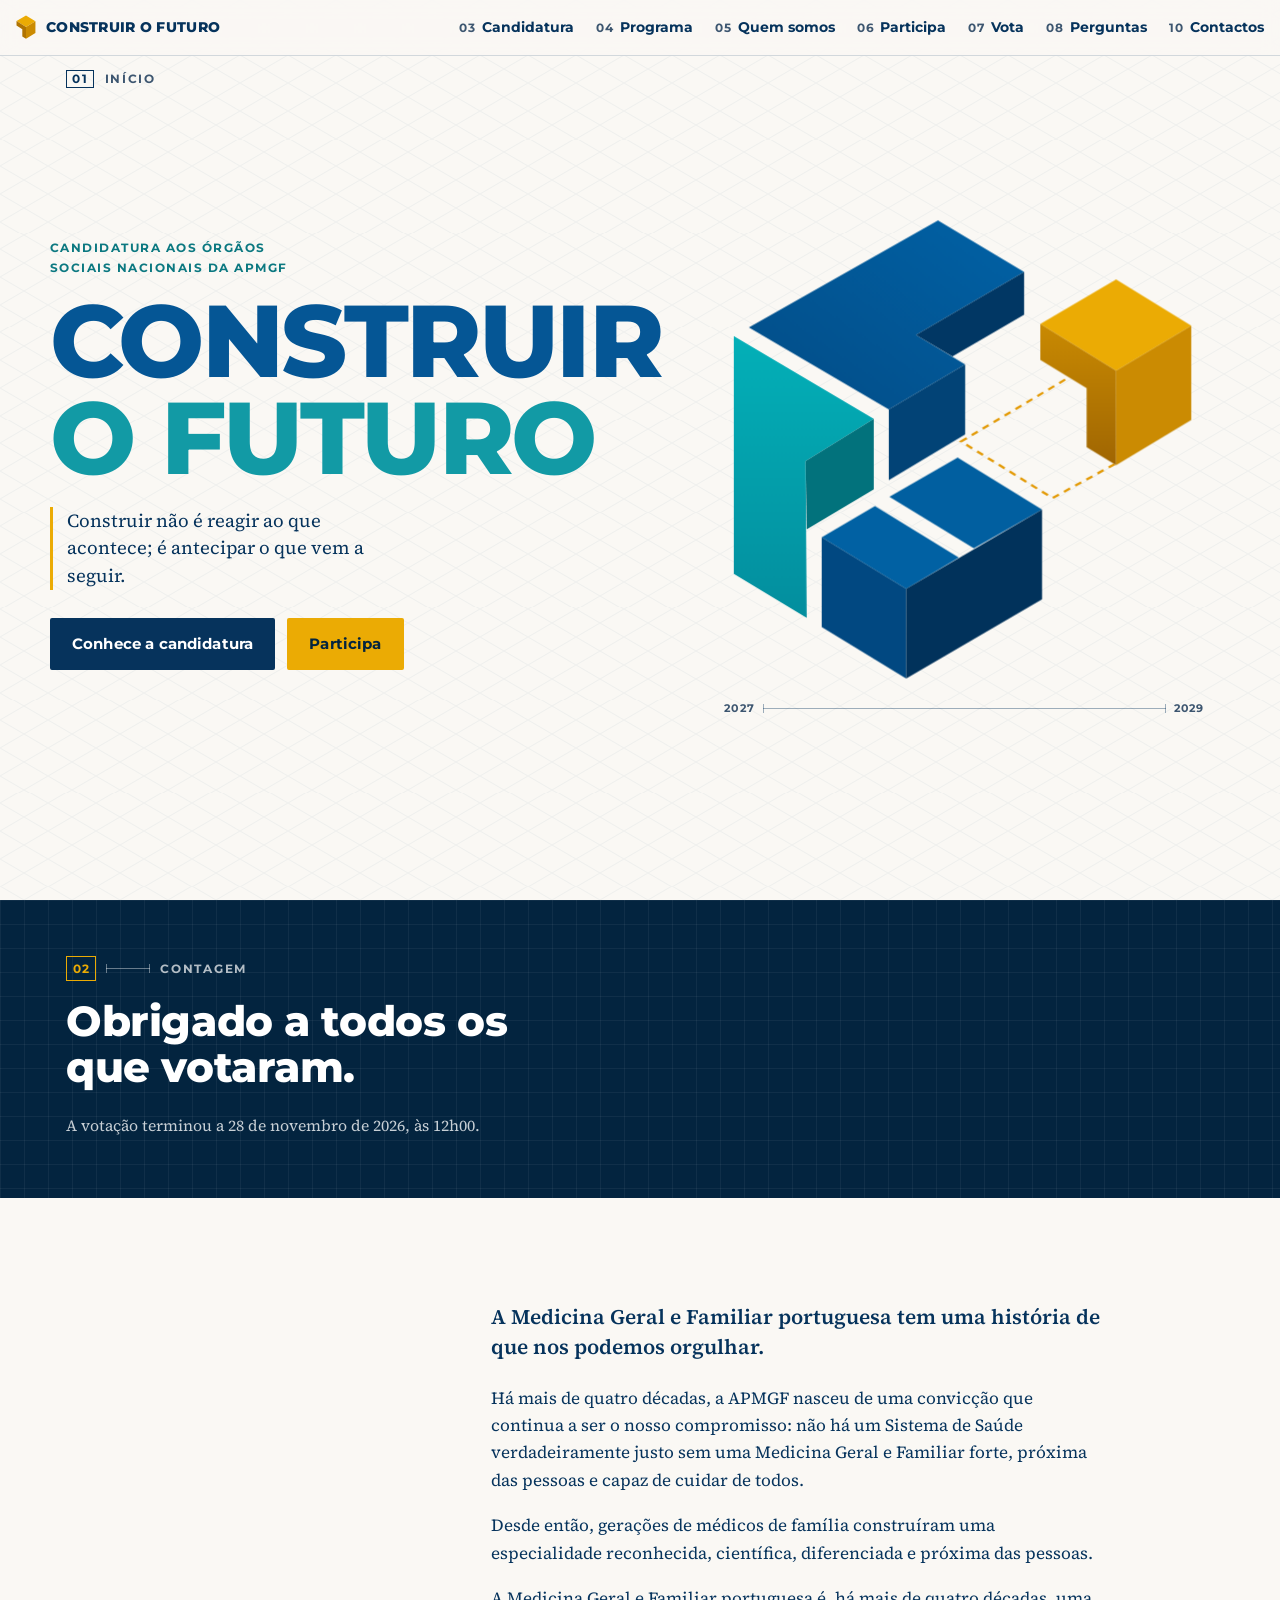
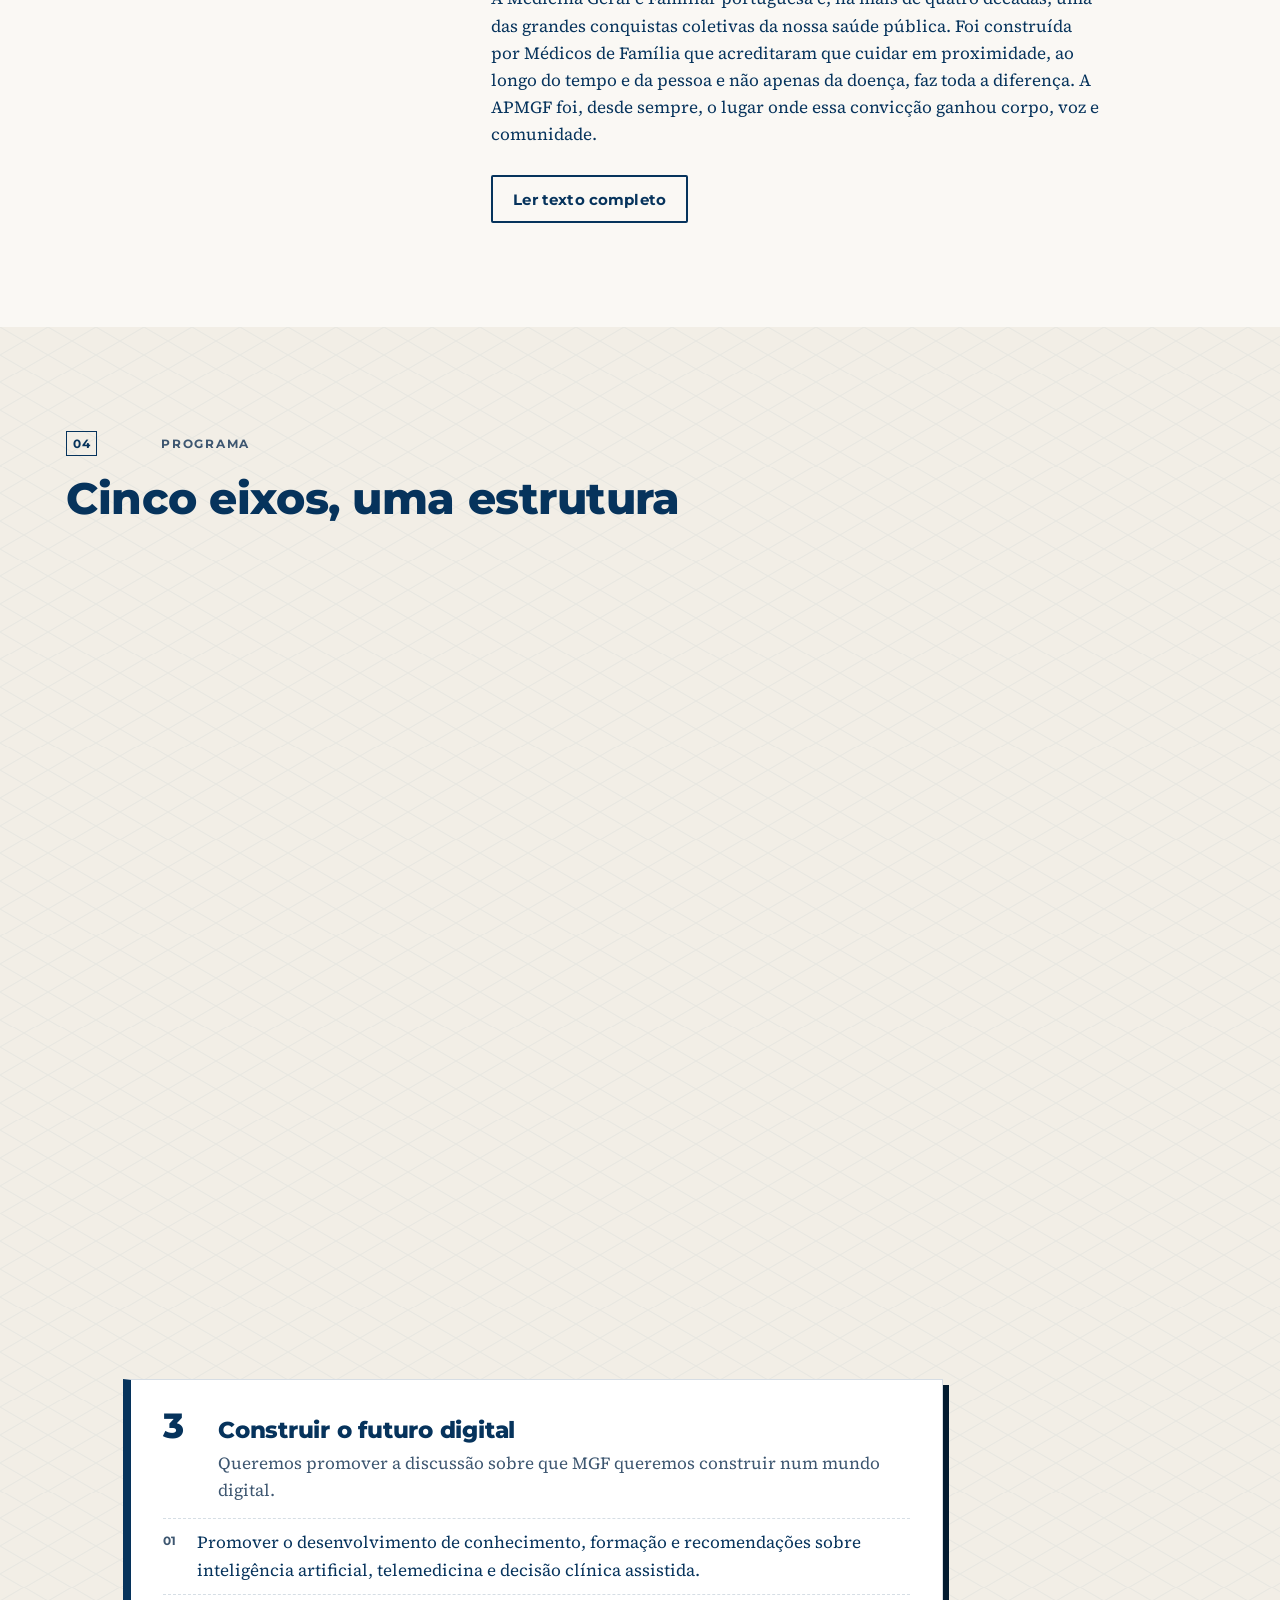
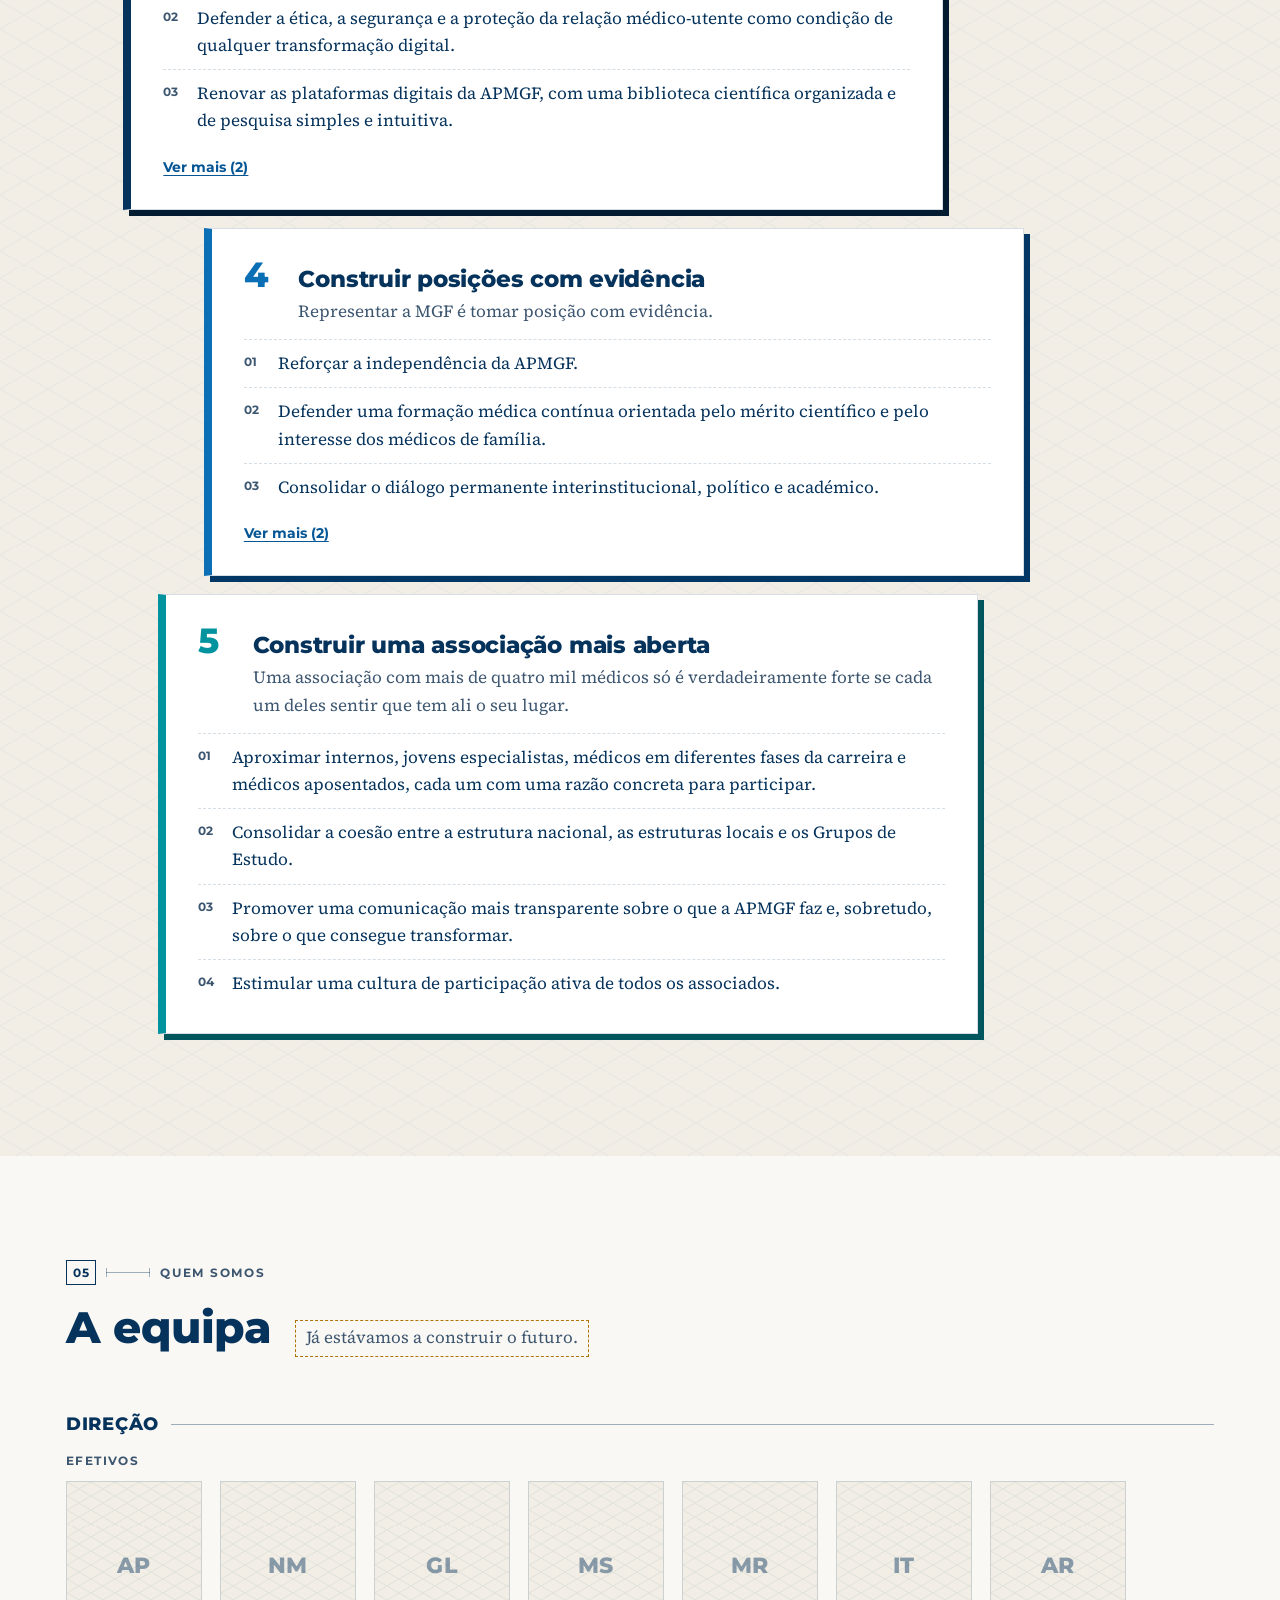
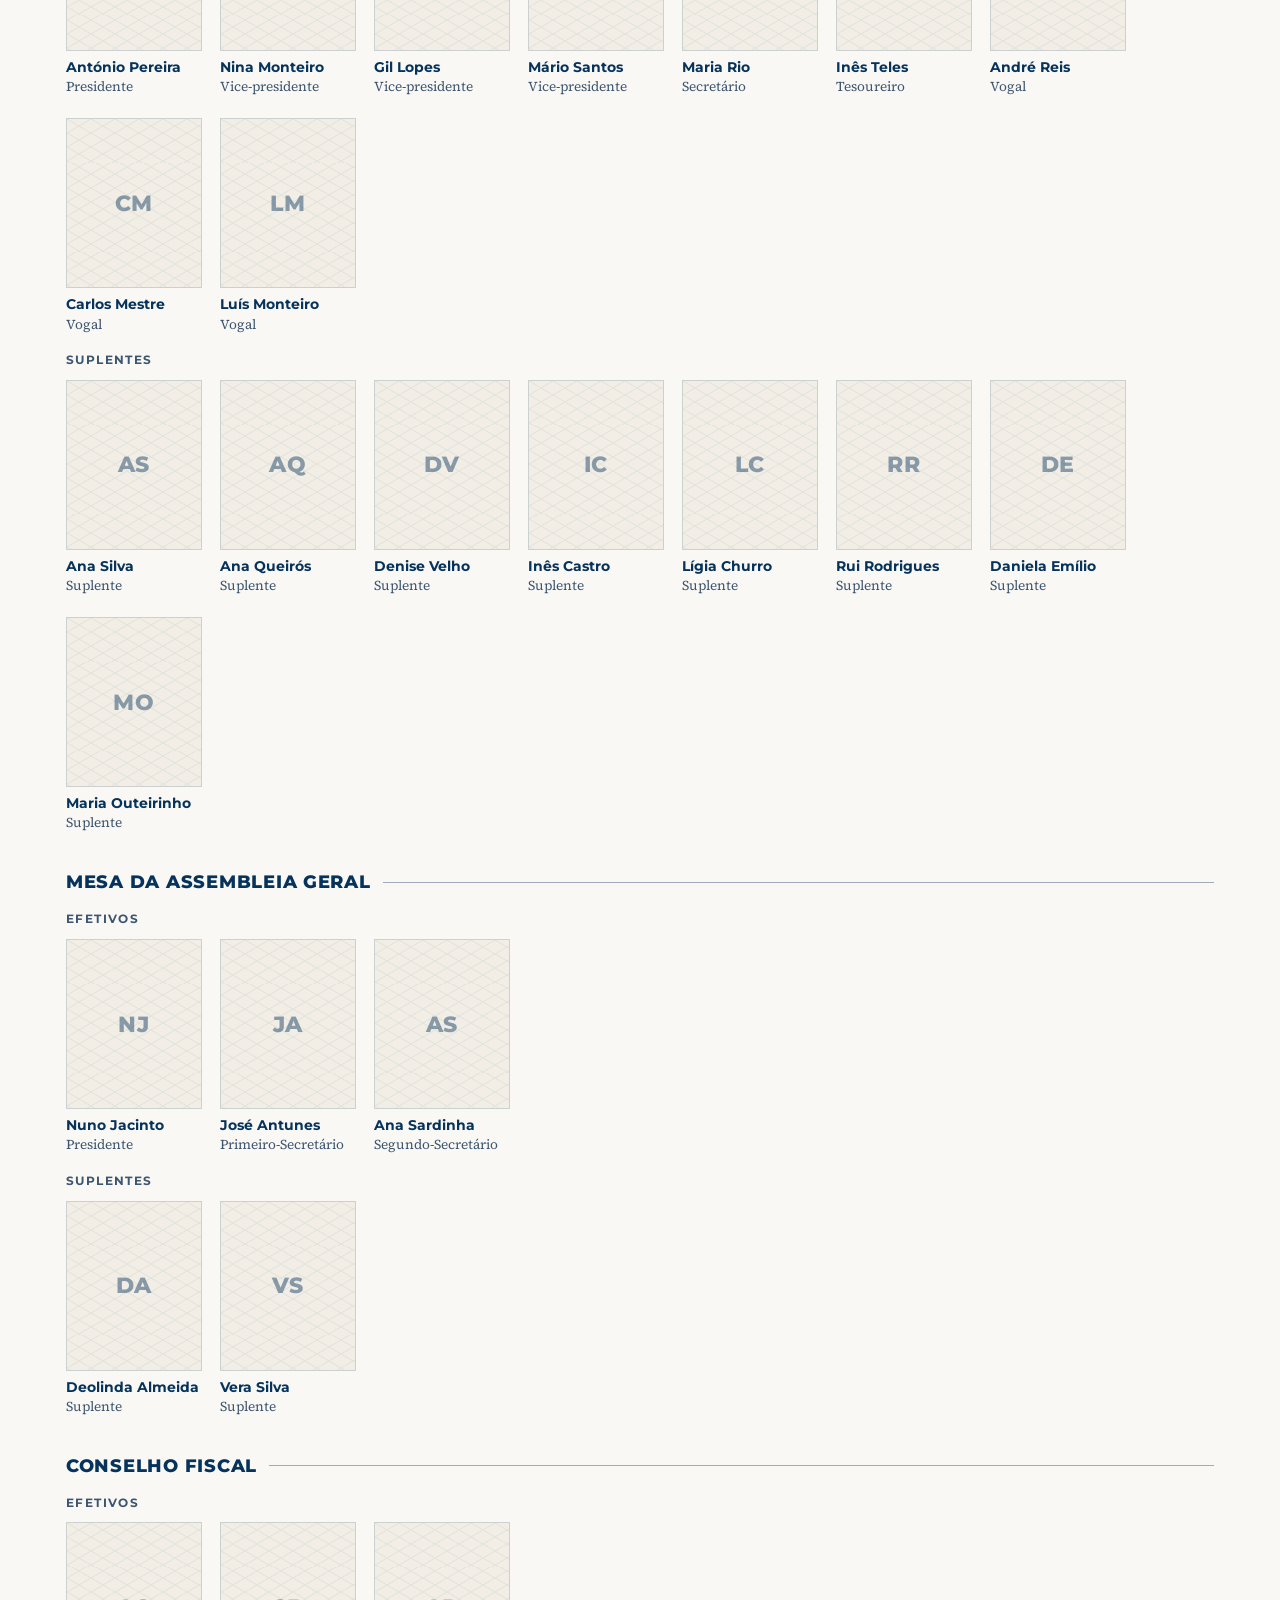
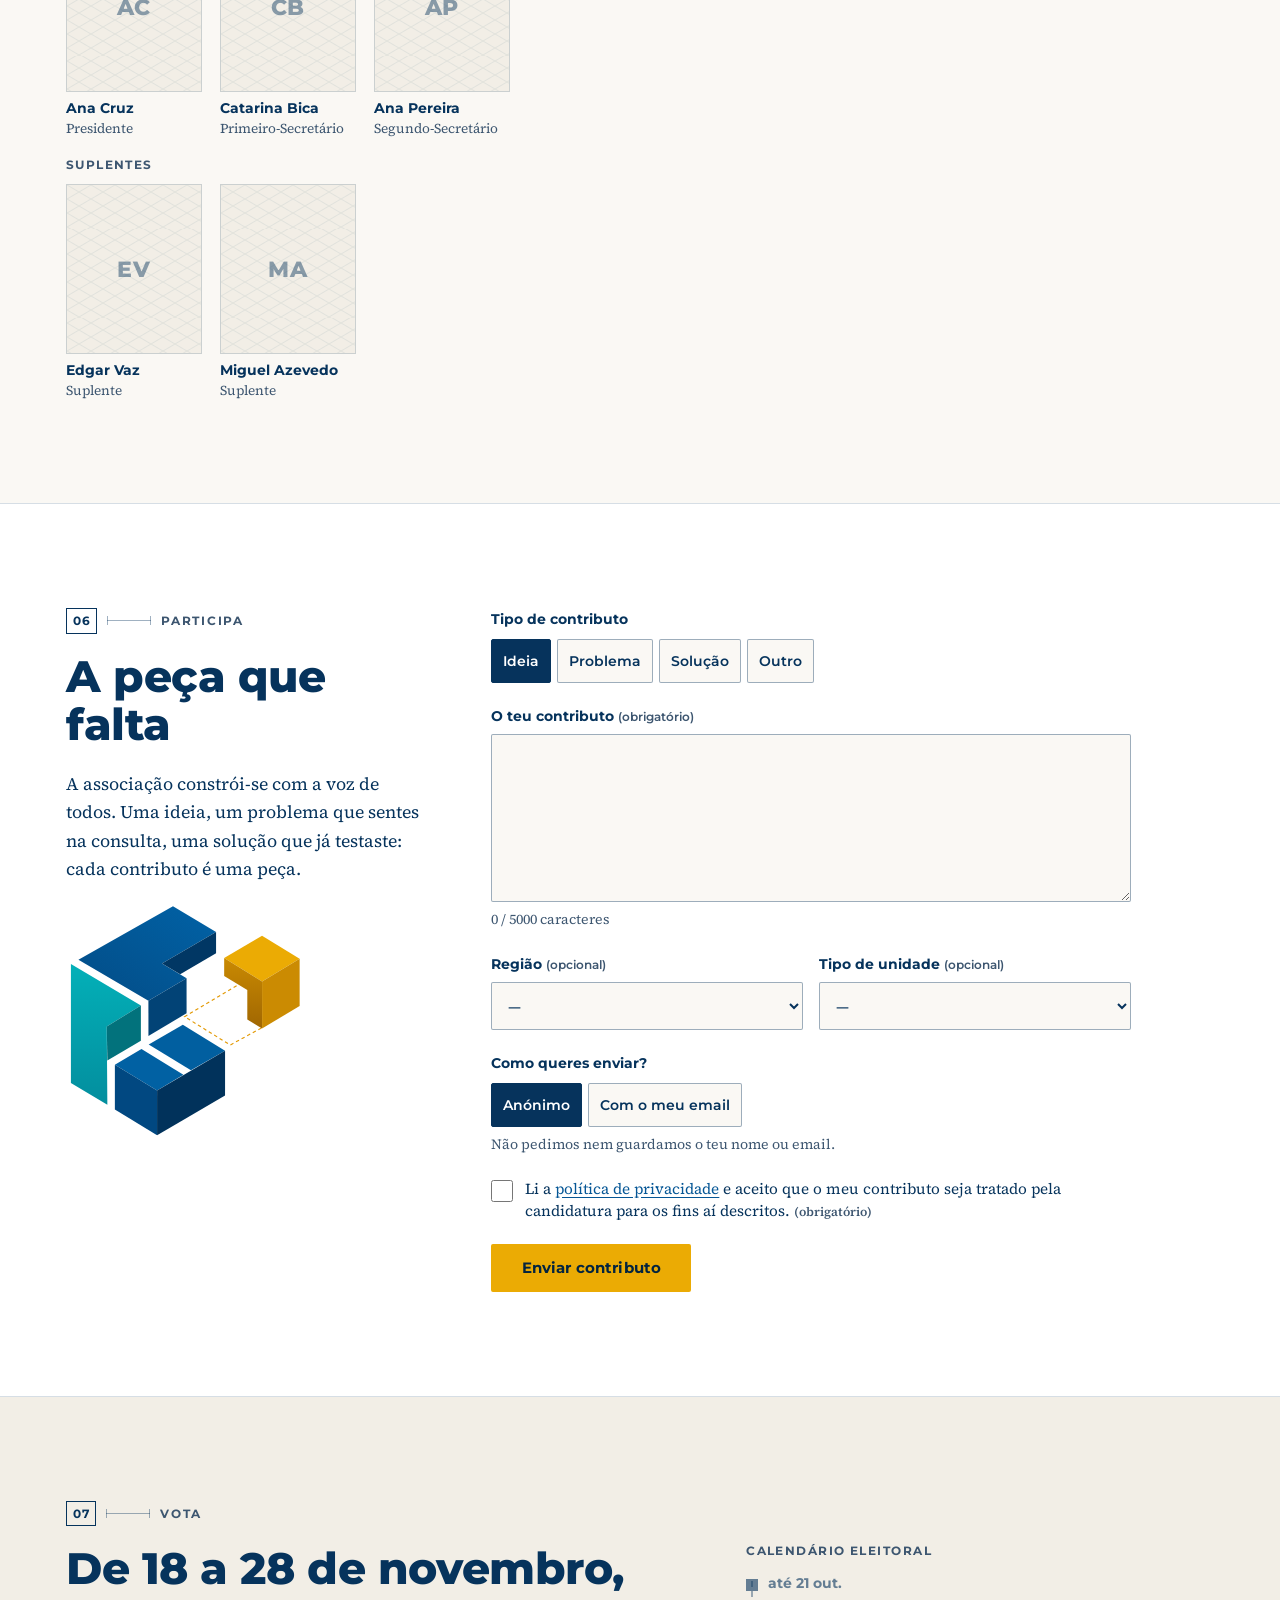
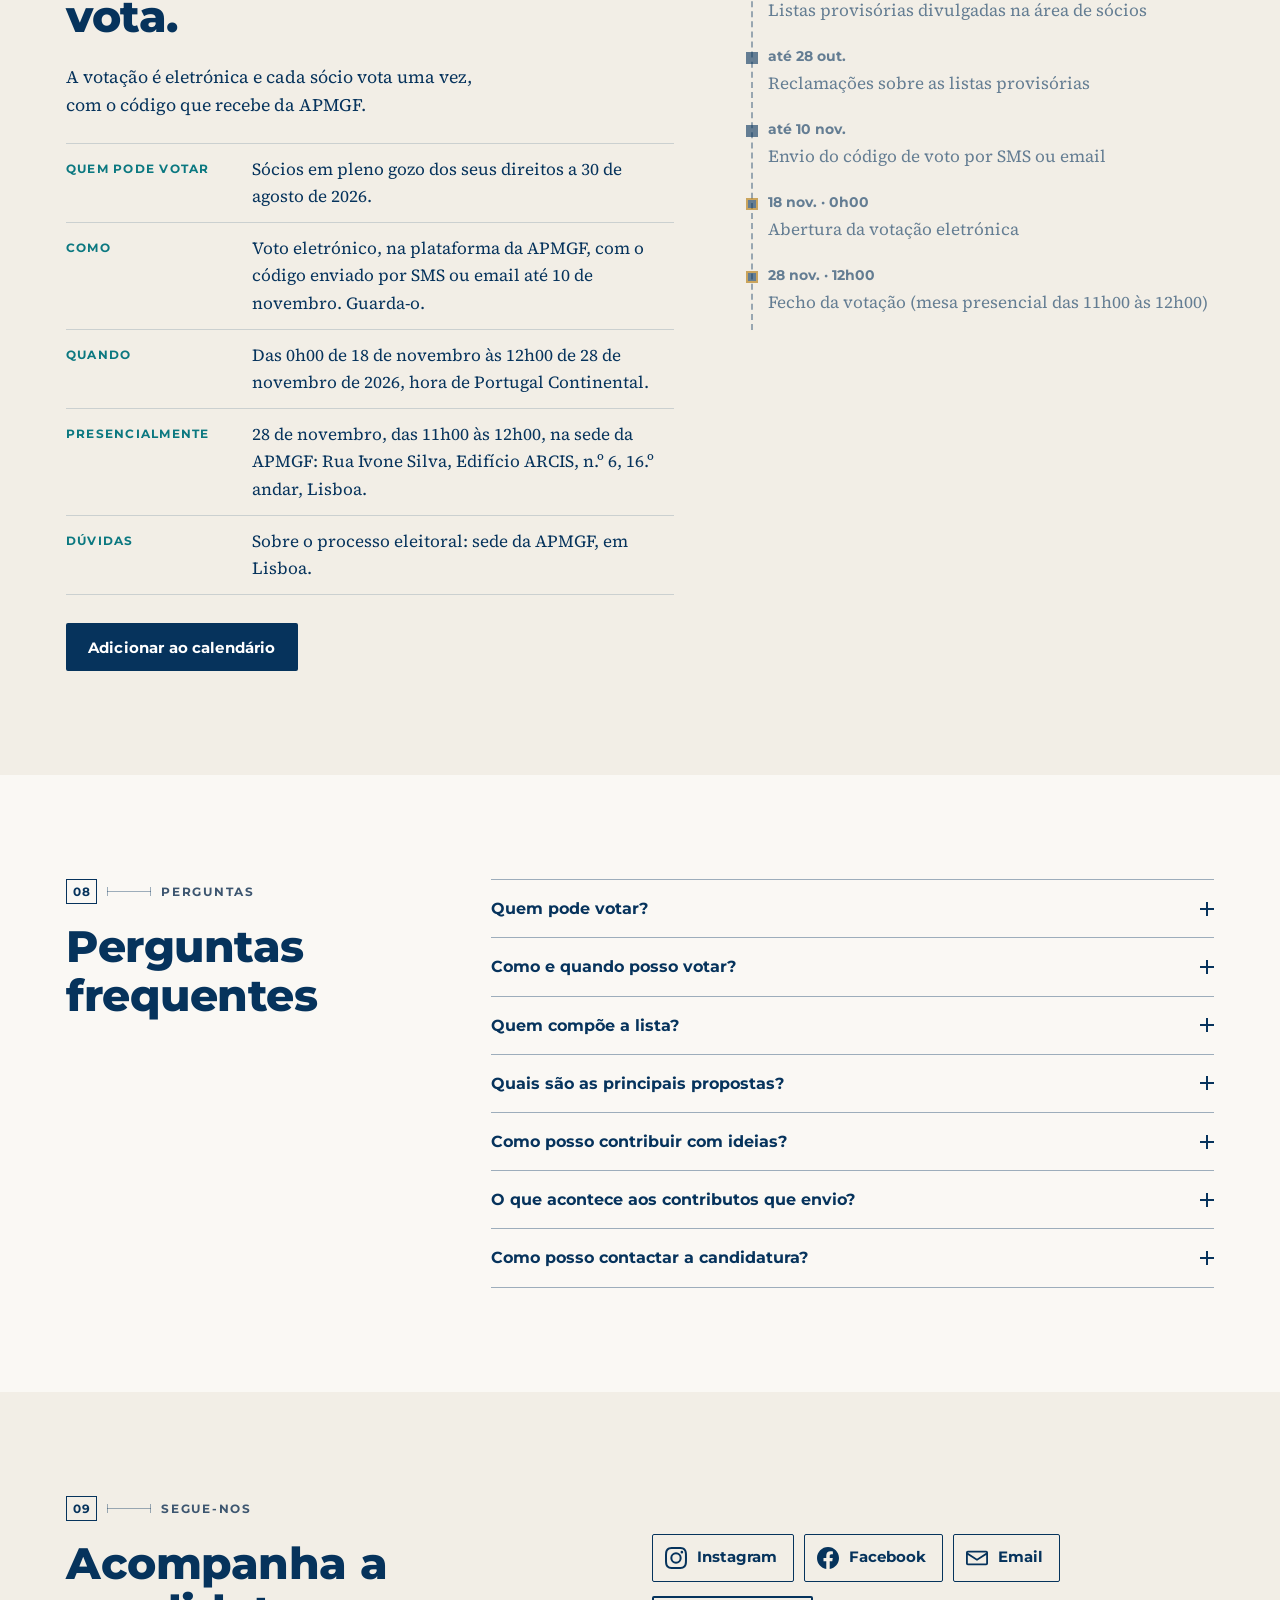
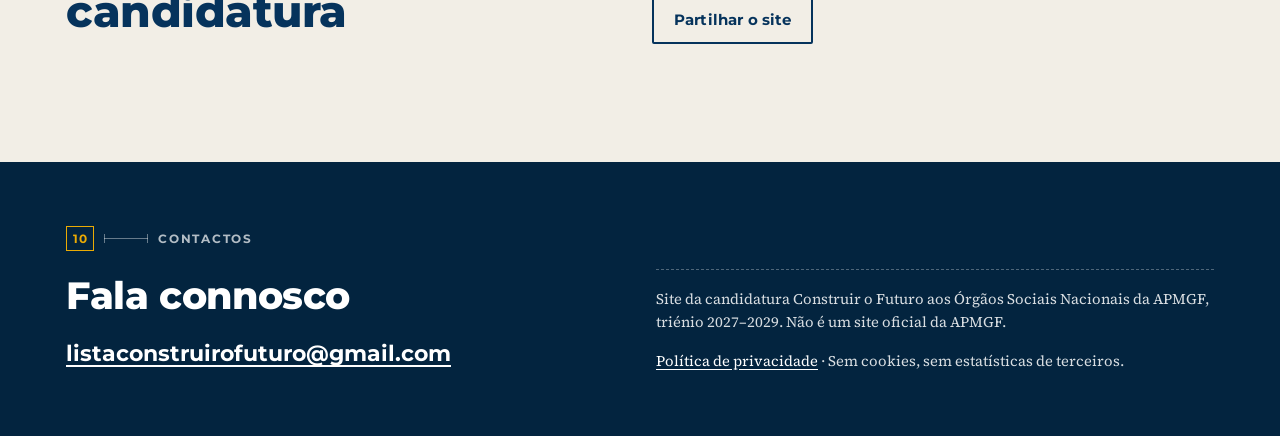
==== index.html @ ed6b4b1e "Protótipo do site da candidatura Construir o Futuro Página única com animação do logótipo, contagem " ====
<!doctype html>
<html lang="pt-PT">
<head>
  <meta charset="utf-8">
  <meta name="viewport" content="width=device-width, initial-scale=1">
  <title>Construir o Futuro · Candidatura APMGF 2027–2029</title>
  <meta name="description" content="Lista Construir o Futuro, candidata aos Órgãos Sociais Nacionais da Associação Portuguesa de Medicina Geral e Familiar para o triénio 2027–2029.">
  <meta name="theme-color" content="#06335C">

  <meta property="og:type" content="website">
  <meta property="og:locale" content="pt_PT">
  <meta property="og:title" content="Construir o Futuro · Candidatura APMGF 2027–2029">
  <meta property="og:description" content="Candidatura aos Órgãos Sociais Nacionais da APMGF. Conhece o programa, a equipa e deixa o teu contributo.">
  <meta property="og:image" content="img/partilha.png">
  <meta property="og:image:width" content="1200">
  <meta property="og:image:height" content="630">
  <meta property="og:image:alt" content="Logótipo Construir o Futuro: blocos isométricos azuis e um cubo dourado por encaixar.">
  <meta name="twitter:card" content="summary_large_image">
  <meta name="twitter:title" content="Construir o Futuro · Candidatura APMGF 2027–2029">
  <meta name="twitter:description" content="Candidatura aos Órgãos Sociais Nacionais da APMGF. Conhece o programa, a equipa e deixa o teu contributo.">
  <meta name="twitter:image" content="img/partilha.png">

  <link rel="icon" href="img/favicon.svg" type="image/svg+xml">
  <link rel="apple-touch-icon" href="img/apple-touch-icon.png">
  <link rel="preload" href="fonts/montserrat.woff2" as="font" type="font/woff2" crossorigin>
  <link rel="stylesheet" href="css/style.css">
  <script src="js/config.js" defer></script>
  <script src="js/main.js" defer></script>
</head>
<body>
<a class="saltar-conteudo" href="#candidatura">Saltar para o conteúdo</a>

<header class="nav" id="nav">
  <a class="nav-marca" href="#inicio" aria-label="Construir o Futuro — início">
    <svg viewBox="690 218 276 336" aria-hidden="true" focusable="false"><polygon points="697,302 828,225 958,305 828,383" fill="#EBAB04"/><polygon points="697,302 828,383 828,546 777,515 777,413 697,364" fill="#B07402"/><polygon points="828,383 958,305 958,468 828,546" fill="#CB8B02"/></svg>
    <span>Construir o Futuro</span>
  </a>
  <button class="nav-botao" type="button" aria-expanded="false" aria-controls="nav-lista">Menu</button>
  <nav aria-label="Secções">
    <ol class="nav-lista" id="nav-lista">
      <li><a href="#candidatura"><span>03</span>Candidatura</a></li>
      <li><a href="#programa"><span>04</span>Programa</a></li>
      <li><a href="#quem-somos"><span>05</span>Quem somos</a></li>
      <li><a href="#participa"><span>06</span>Participa</a></li>
      <li><a href="#vota"><span>07</span>Vota</a></li>
      <li><a href="#perguntas"><span>08</span>Perguntas</a></li>
      <li><a href="#contactos"><span>10</span>Contactos</a></li>
    </ol>
  </nav>
</header>

<main>

<!-- 01 · INÍCIO -->
<section class="hero grelha-iso" id="inicio" aria-labelledby="titulo-inicio">
  <div class="hero-planta" aria-hidden="true"><span>01</span> Início</div>
  <div class="hero-corpo">
    <div class="hero-logo">
      <svg class="logo logo-anim" viewBox="150 105 830 830" role="img" aria-label="Logótipo: blocos azuis encaixados e um cubo dourado, a peça que falta.">
        <defs>
          <linearGradient id="hAz" x1="0" y1="1" x2="1" y2="0"><stop offset="0" stop-color="#034C86"/><stop offset="1" stop-color="#0162A6"/></linearGradient>
          <linearGradient id="hPe" x1="0" y1="0" x2="0" y2="1"><stop offset="0" stop-color="#03B0B8"/><stop offset="1" stop-color="#038E9E"/></linearGradient>
          <linearGradient id="hOu" x1="0" y1="0" x2="0" y2="1"><stop offset="0" stop-color="#C98A02"/><stop offset="1" stop-color="#A06602"/></linearGradient>
        </defs>
        <path class="p-traco" d="M740 398 560 505 718 603 828 543" fill="none" stroke="#E39A06" stroke-width="4" stroke-dasharray="12 10"/>
        <g class="p-petroleo">
          <polygon points="167,323 409,466 291,539 293,810 167,734" fill="url(#hPe)"/>
          <polygon points="291,539 409,466 409,588 293,657" fill="#02727C"/>
        </g>
        <g class="p-topo">
          <polygon points="193,308 520,123 669,212 482,321 567,372 435,450" fill="url(#hAz)"/>
          <polygon points="482,321 669,212 669,286 545,358" fill="#013764"/>
          <polygon points="435,450 567,372 567,493 435,572" fill="#024376"/>
        </g>
        <g class="p-base">
          <polygon points="436,601 554,533 700,623 582,690" fill="#015FA0"/>
          <polygon points="319,671 411,617 556,706 465,760" fill="#0161A3"/>
          <polygon points="319,671 465,760 465,915 319,826" fill="#014881"/>
          <polygon points="465,760 700,623 700,778 465,915" fill="#01325B"/>
        </g>
        <g class="p-ouro">
          <polygon points="697,302 828,225 958,305 828,383" fill="#EBAB04"/>
          <polygon points="697,302 828,383 828,546 777,515 777,413 697,364" fill="url(#hOu)"/>
          <polygon points="828,383 958,305 958,468 828,546" fill="#CB8B02"/>
        </g>
      </svg>
      <div class="cota" aria-hidden="true"><span>2027</span><i></i><span>2029</span></div>
    </div>

    <div class="hero-texto">
      <p class="sobretitulo">Candidatura aos Órgãos Sociais Nacionais da APMGF</p>
      <h1 id="titulo-inicio">Construir<br><em>o Futuro</em></h1>
      <p class="hero-lema">Construir não é reagir ao que acontece; é antecipar o que vem a seguir.</p>
      <div class="botoes">
        <a class="botao" href="#candidatura">Conhece a candidatura</a>
        <a class="botao botao-ouro" href="#participa">Participa</a>
      </div>
    </div>
  </div>
  <button class="saltar-animacao" type="button">Saltar animação</button>
</section>

<!-- 02 · CONTAGEM -->
<section class="painel" id="contagem" aria-labelledby="cd-estado">
  <div class="caixa">
    <div class="sec-cab sec-cab-claro"><span class="sec-num">02</span><span class="sec-regua" aria-hidden="true"></span><span class="sec-nome">Contagem</span></div>
    <div class="painel-grelha">
      <h2 class="painel-estado" id="cd-estado">A votação abre dentro de</h2>
      <div class="cd" id="cd" aria-describedby="cd-nota">
        <div class="cd-bloco"><span class="cd-num" id="cd-d">--</span><span class="cd-rot">dias</span></div>
        <div class="cd-bloco"><span class="cd-num" id="cd-h">--</span><span class="cd-rot">horas</span></div>
        <div class="cd-bloco"><span class="cd-num" id="cd-m">--</span><span class="cd-rot">minutos</span></div>
      </div>
      <p class="painel-nota" id="cd-nota">Votação eletrónica de 18 de novembro (0h00) a 28 de novembro de 2026 (12h00), hora de Portugal Continental.</p>
    </div>
  </div>
</section>

<!-- 03 · CANDIDATURA -->
<section class="secao" id="candidatura" aria-labelledby="titulo-candidatura" tabindex="-1">
  <div class="caixa duas-col">
    <div class="col-lateral">
      <div class="sec-cab"><span class="sec-num">03</span><span class="sec-regua" aria-hidden="true"></span><span class="sec-nome">Candidatura</span></div>
      <h2 id="titulo-candidatura">Manifesto eleitoral</h2>
      <p class="meta">Triénio 2027–2029</p>
    </div>
    <div class="col-principal">
      <div class="leitura resumo" id="resumo"><p class="a-carregar">A carregar…</p></div>
      <div class="leitura texto-completo" id="texto-completo" hidden></div>
      <button class="botao botao-linha" type="button" id="ler-mais" aria-expanded="false" aria-controls="texto-completo" hidden>Ler texto completo</button>
    </div>
  </div>
</section>

<!-- 04 · PROGRAMA -->
<section class="secao secao-alt grelha-iso" id="programa" aria-labelledby="titulo-programa">
  <div class="caixa">
    <div class="sec-cab"><span class="sec-num">04</span><span class="sec-regua" aria-hidden="true"></span><span class="sec-nome">Programa</span></div>
    <h2 id="titulo-programa">Cinco eixos, uma estrutura</h2>
    <ol class="eixos" id="eixos"></ol>
  </div>
</section>

<!-- 05 · QUEM SOMOS -->
<section class="secao" id="quem-somos" aria-labelledby="titulo-quem">
  <div class="caixa">
    <div class="sec-cab"><span class="sec-num">05</span><span class="sec-regua" aria-hidden="true"></span><span class="sec-nome">Quem somos</span></div>
    <div class="quem-cab">
      <h2 id="titulo-quem">A equipa</h2>
      <p class="legenda-tracejada">Já estávamos a construir o futuro.</p>
    </div>
    <p class="dica" id="dica-fotos" hidden></p>
    <div id="candidatos"></div>
  </div>
</section>

<!-- 06 · PARTICIPA -->
<section class="secao secao-participa" id="participa" aria-labelledby="titulo-participa">
  <div class="caixa duas-col">
    <div class="col-lateral">
      <div class="sec-cab"><span class="sec-num">06</span><span class="sec-regua" aria-hidden="true"></span><span class="sec-nome">Participa</span></div>
      <h2 id="titulo-participa">A peça que falta</h2>
      <p class="intro">A associação constrói-se com a voz de todos. Uma ideia, um problema que sentes na consulta, uma solução que já testaste: cada contributo é uma peça.</p>
      <svg class="logo logo-participa" id="logo-participa" viewBox="150 105 830 830" aria-hidden="true" focusable="false">
        <defs>
          <linearGradient id="pAz" x1="0" y1="1" x2="1" y2="0"><stop offset="0" stop-color="#034C86"/><stop offset="1" stop-color="#0162A6"/></linearGradient>
          <linearGradient id="pPe" x1="0" y1="0" x2="0" y2="1"><stop offset="0" stop-color="#03B0B8"/><stop offset="1" stop-color="#038E9E"/></linearGradient>
          <linearGradient id="pOu" x1="0" y1="0" x2="0" y2="1"><stop offset="0" stop-color="#C98A02"/><stop offset="1" stop-color="#A06602"/></linearGradient>
        </defs>
        <path class="p-traco" d="M740 398 560 505 718 603 828 543" fill="none" stroke="#E39A06" stroke-width="4" stroke-dasharray="12 10"/>
        <polygon points="167,323 409,466 291,539 293,810 167,734" fill="url(#pPe)"/>
        <polygon points="291,539 409,466 409,588 293,657" fill="#02727C"/>
        <polygon points="193,308 520,123 669,212 482,321 567,372 435,450" fill="url(#pAz)"/>
        <polygon points="482,321 669,212 669,286 545,358" fill="#013764"/>
        <polygon points="435,450 567,372 567,493 435,572" fill="#024376"/>
        <polygon points="436,601 554,533 700,623 582,690" fill="#015FA0"/>
        <polygon points="319,671 411,617 556,706 465,760" fill="#0161A3"/>
        <polygon points="319,671 465,760 465,915 319,826" fill="#014881"/>
        <polygon points="465,760 700,623 700,778 465,915" fill="#01325B"/>
        <g class="p-ouro">
          <polygon points="697,302 828,225 958,305 828,383" fill="#EBAB04"/>
          <polygon points="697,302 828,383 828,546 777,515 777,413 697,364" fill="url(#pOu)"/>
          <polygon points="828,383 958,305 958,468 828,546" fill="#CB8B02"/>
        </g>
      </svg>
    </div>

    <div class="col-principal">
      <form class="formulario" id="formulario" novalidate>
        <fieldset class="campo">
          <legend>Tipo de contributo</legend>
          <div class="opcoes-seg">
            <label><input type="radio" name="tipo" value="Ideia" checked><span>Ideia</span></label>
            <label><input type="radio" name="tipo" value="Problema"><span>Problema</span></label>
            <label><input type="radio" name="tipo" value="Solução"><span>Solução</span></label>
            <label><input type="radio" name="tipo" value="Outro"><span>Outro</span></label>
          </div>
        </fieldset>

        <div class="campo">
          <label for="f-contributo">O teu contributo <span class="obrig">(obrigatório)</span></label>
          <textarea id="f-contributo" name="contributo" rows="6" maxlength="5000" required aria-describedby="f-contributo-conta"></textarea>
          <p class="ajuda" id="f-contributo-conta"><span id="conta">0</span> / 5000 caracteres</p>
        </div>

        <div class="campo-par">
          <div class="campo">
            <label for="f-regiao">Região <span class="opc">(opcional)</span></label>
            <select id="f-regiao" name="regiao">
              <option value="">—</option>
              <option>Norte</option>
              <option>Centro</option>
              <option>Lisboa e Vale do Tejo</option>
              <option>Alentejo</option>
              <option>Algarve</option>
              <option>Região Autónoma dos Açores</option>
              <option>Região Autónoma da Madeira</option>
            </select>
          </div>
          <div class="campo">
            <label for="f-unidade">Tipo de unidade <span class="opc">(opcional)</span></label>
            <select id="f-unidade" name="unidade">
              <option value="">—</option>
              <option>USF modelo A</option>
              <option>USF modelo B</option>
              <option>USF modelo C</option>
              <option>UCSP</option>
              <option>Outra</option>
            </select>
          </div>
        </div>

        <fieldset class="campo">
          <legend>Como queres enviar?</legend>
          <div class="opcoes-seg">
            <label><input type="radio" name="identificacao" value="anonimo" checked><span>Anónimo</span></label>
            <label><input type="radio" name="identificacao" value="email"><span>Com o meu email</span></label>
          </div>
          <p class="ajuda" id="nota-anonimo">Não pedimos nem guardamos o teu nome ou email.</p>
        </fieldset>

        <div class="identificacao" id="bloco-email" hidden>
          <div class="campo-par">
            <div class="campo">
              <label for="f-nome">Nome <span class="opc">(opcional)</span></label>
              <input id="f-nome" name="nome" type="text" autocomplete="name" maxlength="120">
            </div>
            <div class="campo">
              <label for="f-email">Email <span class="obrig">(obrigatório)</span></label>
              <input id="f-email" name="email" type="email" autocomplete="email" maxlength="160" aria-describedby="f-email-ajuda">
            </div>
          </div>
          <p class="ajuda" id="f-email-ajuda">Recebes no teu email uma cópia do que escreveste. Podemos responder-te por aí.</p>
        </div>

        <div class="campo campo-armadilha" aria-hidden="true">
          <label for="f-website">Não preencher</label>
          <input id="f-website" name="website" type="text" tabindex="-1" autocomplete="off">
        </div>

        <div class="campo campo-check">
          <input id="f-consentimento" name="consentimento" type="checkbox" required>
          <label for="f-consentimento">Li a <a href="privacidade.html">política de privacidade</a> e aceito que o meu contributo seja tratado pela candidatura para os fins aí descritos. <span class="obrig">(obrigatório)</span></label>
        </div>

        <p class="erro-form" id="erro-form" role="alert" hidden></p>
        <button class="botao botao-ouro" type="submit" id="f-enviar">Enviar contributo</button>
      </form>

      <div class="obrigado" id="obrigado" tabindex="-1" hidden>
        <h3>Obrigado. A tua peça está no lugar.</h3>
        <p id="obrigado-texto">Recebemos o teu contributo.</p>
        <button class="botao botao-linha" type="button" id="outro-contributo">Enviar outro contributo</button>
      </div>
    </div>
  </div>
</section>

<!-- 07 · VOTA -->
<section class="secao painel-claro" id="vota" aria-labelledby="titulo-vota">
  <div class="caixa">
    <div class="sec-cab"><span class="sec-num">07</span><span class="sec-regua" aria-hidden="true"></span><span class="sec-nome">Vota</span></div>
    <div class="vota-grelha">
      <div>
        <h2 id="titulo-vota">De 18 a 28 de novembro, vota.</h2>
        <p class="intro">A votação é eletrónica e cada sócio vota uma vez, com o código que recebe da APMGF.</p>
        <dl class="ficha">
          <div><dt>Quem pode votar</dt><dd>Sócios em pleno gozo dos seus direitos a 30 de agosto de 2026.</dd></div>
          <div><dt>Como</dt><dd>Voto eletrónico, na plataforma da APMGF, com o código enviado por SMS ou email até 10 de novembro. Guarda-o.</dd></div>
          <div><dt>Quando</dt><dd>Das 0h00 de 18 de novembro às 12h00 de 28 de novembro de 2026, hora de Portugal Continental.</dd></div>
          <div><dt>Presencialmente</dt><dd>28 de novembro, das 11h00 às 12h00, na sede da APMGF: Rua Ivone Silva, Edifício ARCIS, n.º 6, 16.º andar, Lisboa.</dd></div>
          <div><dt>Dúvidas</dt><dd>Sobre o processo eleitoral: sede da APMGF, em Lisboa.</dd></div>
        </dl>
        <button class="botao" type="button" id="calendario">Adicionar ao calendário</button>
      </div>
      <div>
        <h3 class="rotulo">Calendário eleitoral</h3>
        <ol class="cronograma" id="cronograma">
          <li data-data="2026-10-21"><time>até 21 out.</time><span>Listas provisórias divulgadas na área de sócios</span></li>
          <li data-data="2026-10-28"><time>até 28 out.</time><span>Reclamações sobre as listas provisórias</span></li>
          <li data-data="2026-11-10"><time>até 10 nov.</time><span>Envio do código de voto por SMS ou email</span></li>
          <li data-data="2026-11-18" class="marco"><time>18 nov. · 0h00</time><span>Abertura da votação eletrónica</span></li>
          <li data-data="2026-11-28" class="marco"><time>28 nov. · 12h00</time><span>Fecho da votação (mesa presencial das 11h00 às 12h00)</span></li>
        </ol>
      </div>
    </div>
  </div>
</section>

<!-- 08 · PERGUNTAS FREQUENTES -->
<section class="secao" id="perguntas" aria-labelledby="titulo-perguntas">
  <div class="caixa duas-col">
    <div class="col-lateral">
      <div class="sec-cab"><span class="sec-num">08</span><span class="sec-regua" aria-hidden="true"></span><span class="sec-nome">Perguntas</span></div>
      <h2 id="titulo-perguntas">Perguntas frequentes</h2>
    </div>
    <div class="col-principal">
      <div class="faq" id="faq"></div>
    </div>
  </div>
</section>

<!-- 09 · SEGUE-NOS -->
<section class="secao secao-alt" id="segue-nos" aria-labelledby="titulo-segue">
  <div class="caixa segue">
    <div>
      <div class="sec-cab"><span class="sec-num">09</span><span class="sec-regua" aria-hidden="true"></span><span class="sec-nome">Segue-nos</span></div>
      <h2 id="titulo-segue">Acompanha a candidatura</h2>
    </div>
    <div class="segue-acoes">
      <ul class="redes" id="redes"></ul>
      <button class="botao botao-linha" type="button" id="partilhar">Partilhar o site</button>
      <p class="ajuda" id="partilhar-estado" role="status"></p>
    </div>
  </div>
</section>

</main>

<!-- 10 · CONTACTOS E RODAPÉ -->
<footer class="rodape" id="contactos" aria-labelledby="titulo-contactos">
  <div class="caixa">
    <div class="sec-cab sec-cab-claro"><span class="sec-num">10</span><span class="sec-regua" aria-hidden="true"></span><span class="sec-nome">Contactos</span></div>
    <div class="rodape-grelha">
      <div>
        <h2 id="titulo-contactos" class="rodape-titulo">Fala connosco</h2>
        <p><a class="rodape-email" id="email-contacto" href="mailto:listaconstruirofuturo@gmail.com">listaconstruirofuturo@gmail.com</a></p>
      </div>
      <div class="rodape-nota">
        <p>Site da candidatura <span data-nome-lista>Construir o Futuro</span> aos Órgãos Sociais Nacionais da APMGF, triénio 2027–2029. Não é um site oficial da APMGF.</p>
        <p><a href="privacidade.html">Política de privacidade</a> · Sem cookies, sem estatísticas de terceiros.</p>
      </div>
    </div>
  </div>
</footer>

</body>
</html>
---- css/style.css ----
/* ==========================================================
   Construir o Futuro — folha de estilos
   Mobile-first. Cores extraídas do logótipo.
   ========================================================== */

@font-face {
  font-family: 'Montserrat';
  src: url('../fonts/montserrat.woff2') format('woff2');
  font-weight: 600 800;
  font-style: normal;
  font-display: swap;
}
@font-face {
  font-family: 'Source Serif 4';
  src: url('../fonts/source-serif-4.woff2') format('woff2');
  font-weight: 400 600;
  font-style: normal;
  font-display: swap;
}

:root {
  --marinho: #06335C;        /* texto principal */
  --marinho-900: #03243F;    /* fundos escuros */
  --azul: #015FA1;
  --azul-texto: #055695;
  --petroleo: #02ADB6;
  --petroleo-texto: #0B7880; /* versão AA sobre papel */
  --ouro: #EBAB04;
  --ouro-escuro: #B07402;
  --papel: #FAF8F4;
  --papel-2: #F2EEE6;
  --branco: #FFFFFF;
  --tinta-suave: #3D5670;
  --linha: rgba(6, 51, 92, .16);
  --linha-forte: rgba(6, 51, 92, .38);

  --titulos: 'Montserrat', 'Arial Black', system-ui, sans-serif;
  --texto: 'Source Serif 4', Georgia, 'Times New Roman', serif;

  --raio: 2px;
  --gutter: 16px;
  --largura: 1180px;
  --nav-h: 56px;
}

*, *::before, *::after { box-sizing: border-box; }
[hidden] { display: none !important; }

html {
  scroll-behavior: smooth;
  scroll-padding-top: calc(var(--nav-h) + 12px);
  -webkit-text-size-adjust: 100%;
}

body {
  margin: 0;
  background: var(--papel);
  color: var(--marinho);
  font-family: var(--texto);
  font-size: 1.0625rem;
  line-height: 1.6;
  overflow-x: hidden;
}

img, svg { display: block; max-width: 100%; }
a { color: var(--azul-texto); text-underline-offset: .18em; }
a:hover { color: var(--marinho); }

h1, h2, h3, h4 {
  font-family: var(--titulos);
  font-weight: 800;
  line-height: 1.1;
  letter-spacing: -.01em;
  margin: 0 0 .5em;
  color: var(--marinho);
}
h2 { font-size: clamp(1.75rem, 6vw, 2.75rem); }
h3 { font-size: 1.2rem; }

p { margin: 0 0 1em; }

:focus-visible {
  outline: 3px solid var(--petroleo-texto);
  outline-offset: 3px;
}

.saltar-conteudo {
  position: absolute; left: 8px; top: -60px; z-index: 100;
  background: var(--marinho); color: var(--branco);
  padding: 10px 14px; font-family: var(--titulos); font-weight: 700; font-size: .85rem;
}
.saltar-conteudo:focus { top: 8px; color: var(--branco); }

.caixa {
  width: 100%;
  max-width: var(--largura);
  margin: 0 auto;
  padding: 0 var(--gutter);
}

/* Grelha isométrica subtil de fundo */
.grelha-iso {
  background-image:
    url("data:image/svg+xml,%3Csvg xmlns='http://www.w3.org/2000/svg' width='48' height='27.713'%3E%3Cpath d='M0 0 48 27.713M0 27.713 48 0' stroke='%2306335C' stroke-opacity='.045' stroke-width='1' fill='none'/%3E%3C/svg%3E");
  background-size: 48px 27.713px;
}

/* ---------- Cabeçalho de secção (estilo planta) ---------- */
.sec-cab {
  display: flex; align-items: center; gap: 10px;
  font-family: var(--titulos); font-weight: 700;
  font-size: .75rem; letter-spacing: .14em; text-transform: uppercase;
  color: var(--tinta-suave);
  margin-bottom: 18px;
}
.sec-num {
  color: var(--marinho);
  border: 1.5px solid var(--marinho);
  padding: 2px 6px;
  letter-spacing: .06em;
}
.sec-regua {
  position: relative;
  width: 44px; height: 1px;
  background: var(--linha-forte);
}
.sec-regua::before, .sec-regua::after {
  content: ''; position: absolute; top: -4px; width: 1px; height: 9px; background: var(--linha-forte);
}
.sec-regua::before { left: 0; }
.sec-regua::after { right: 0; }
.sec-cab-claro { color: rgba(255,255,255,.7); }
.sec-cab-claro .sec-num { color: var(--ouro); border-color: var(--ouro); }
.sec-cab-claro .sec-regua, .sec-cab-claro .sec-regua::before, .sec-cab-claro .sec-regua::after { background: rgba(255,255,255,.4); }

/* ---------- Botões ---------- */
.botao {
  display: inline-flex; align-items: center; justify-content: center;
  min-height: 48px;
  padding: 12px 20px;
  font-family: var(--titulos); font-weight: 700; font-size: .95rem;
  letter-spacing: .01em;
  text-decoration: none;
  color: var(--branco);
  background: var(--marinho);
  border: 2px solid var(--marinho);
  border-radius: var(--raio);
  cursor: pointer;
  transition: background-color .15s, color .15s, border-color .15s;
}
.botao:hover { background: var(--azul); border-color: var(--azul); color: var(--branco); }
.botao-ouro { background: var(--ouro); border-color: var(--ouro); color: var(--marinho-900); }
.botao-ouro:hover { background: #F5BC1C; border-color: #F5BC1C; color: var(--marinho-900); }
.botao-ouro:focus-visible { outline-color: var(--marinho); }
.botao-linha { background: transparent; color: var(--marinho); }
.botao-linha:hover { background: var(--marinho); color: var(--branco); border-color: var(--marinho); }
.botao[disabled] { opacity: .6; cursor: progress; }

/* ---------- Navegação ---------- */
.nav {
  position: fixed; inset: 0 0 auto 0; z-index: 50;
  height: var(--nav-h);
  display: flex; align-items: center; justify-content: space-between;
  padding: 0 var(--gutter);
  background: rgba(250, 248, 244, .94);
  border-bottom: 1px solid var(--linha);
}
@supports (backdrop-filter: blur(1px)) {
  .nav { background: rgba(250, 248, 244, .88); backdrop-filter: saturate(1.2) blur(8px); }
}
.nav-marca {
  display: flex; align-items: center; gap: 10px;
  text-decoration: none; color: var(--marinho);
  font-family: var(--titulos); font-weight: 800; font-size: .9rem; letter-spacing: .02em; text-transform: uppercase;
}
.nav-marca svg { width: 20px; height: auto; }
.nav-botao {
  font-family: var(--titulos); font-weight: 700; font-size: .8rem; letter-spacing: .12em; text-transform: uppercase;
  background: none; border: 1.5px solid var(--marinho); color: var(--marinho);
  border-radius: var(--raio); padding: 8px 12px; min-height: 40px; cursor: pointer;
}
.nav-lista {
  list-style: none; margin: 0; padding: 8px var(--gutter) 16px;
  position: absolute; left: 0; right: 0; top: var(--nav-h);
  background: var(--papel); border-bottom: 1px solid var(--linha);
  display: none;
}
.nav.aberta .nav-lista { display: block; }
.nav-lista a {
  display: flex; gap: 14px; align-items: baseline;
  padding: 12px 0; border-bottom: 1px dashed var(--linha);
  font-family: var(--titulos); font-weight: 700; font-size: 1rem;
  color: var(--marinho); text-decoration: none;
}
.nav-lista a span { font-size: .72rem; color: var(--tinta-suave); letter-spacing: .08em; width: 1.6em; }
.nav-lista a:hover { color: var(--azul); }

@media (min-width: 960px) {
  .nav-botao { display: none; }
  .nav-lista {
    display: flex; position: static; padding: 0; background: none; border: 0; gap: 22px;
  }
  .nav-lista a { padding: 6px 0; border: 0; font-size: .85rem; gap: 6px; }
  .nav-lista a span { width: auto; }
}

/* ---------- 01 · Início ---------- */
.hero {
  position: relative;
  min-height: 100svh;
  padding: calc(var(--nav-h) + 20px) var(--gutter) 48px;
  display: flex; flex-direction: column; justify-content: center;
  overflow: hidden;
}
.hero-planta {
  position: absolute; top: calc(var(--nav-h) + 14px); left: var(--gutter);
  font-family: var(--titulos); font-weight: 700; font-size: .72rem; letter-spacing: .14em; text-transform: uppercase;
  color: var(--tinta-suave);
}
.hero-planta span { border: 1.5px solid var(--marinho); color: var(--marinho); padding: 1px 5px; margin-right: 6px; }
.hero-corpo {
  width: 100%; max-width: var(--largura); margin: 0 auto;
  display: grid; gap: 28px;
}
.hero-logo { width: min(68vw, 300px); margin-top: 28px; }
.logo { overflow: visible; }
.cota {
  display: flex; align-items: center; gap: 8px; margin-top: 10px;
  font-family: var(--titulos); font-weight: 700; font-size: .7rem; letter-spacing: .1em; color: var(--tinta-suave);
}
.cota i { flex: 1; height: 1px; background: var(--linha-forte); position: relative; }
.cota i::before, .cota i::after { content: ''; position: absolute; top: -4px; width: 1px; height: 9px; background: var(--linha-forte); }
.cota i::before { left: 0; } .cota i::after { right: 0; }

.sobretitulo {
  font-family: var(--titulos); font-weight: 700; font-size: .78rem; letter-spacing: .12em; text-transform: uppercase;
  color: var(--petroleo-texto); margin-bottom: 14px; max-width: 32ch;
}
.hero h1 {
  font-size: clamp(2.9rem, 14vw, 6.4rem);
  line-height: .95; letter-spacing: -.025em;
  text-transform: uppercase;
  color: var(--azul-texto);
  margin-bottom: 20px;
}
.hero h1 em { font-style: normal; color: #129AA5; } /* cor do logótipo; AA para texto grande */
.hero-lema {
  font-size: 1.15rem; line-height: 1.5; max-width: 34ch;
  border-left: 3px solid var(--ouro); padding-left: 14px; margin-bottom: 28px;
}
.botoes { display: flex; flex-wrap: wrap; gap: 12px; }

.saltar-animacao {
  position: absolute; right: var(--gutter); bottom: 16px;
  background: none; border: 0; padding: 8px 4px; cursor: pointer;
  font-family: var(--titulos); font-weight: 600; font-size: .75rem; letter-spacing: .08em; text-transform: uppercase;
  color: var(--tinta-suave); text-decoration: underline; text-underline-offset: 3px;
  animation: some 0s linear 2.6s forwards;
}

@media (min-width: 820px) {
  .hero-corpo { grid-template-columns: 1.05fr .95fr; align-items: center; gap: 56px; }
  .hero-texto { order: -1; padding-bottom: 20px; }
  .hero-logo { width: 100%; max-width: 480px; justify-self: end; margin-top: 0; }
  .hero-planta { left: max(var(--gutter), calc((100vw - var(--largura)) / 2 + var(--gutter))); }
}

/* Animação de entrada do logótipo: as peças encaixam; o cubo dourado chega por último */
.logo-anim .p-petroleo { animation: entra-esq .75s cubic-bezier(.55,0,.25,1) 0s both; }
.logo-anim .p-topo     { animation: entra-cima .75s cubic-bezier(.55,0,.25,1) .2s both; }
.logo-anim .p-base     { animation: entra-baixo .75s cubic-bezier(.55,0,.25,1) .4s both; }
.logo-anim .p-traco    { animation: aparece .35s linear 1.15s both; }
.logo-anim .p-ouro     { animation: entra-ouro .9s cubic-bezier(.55,0,.25,1) 1.45s both; }
.hero-texto            { animation: aparece-sobe .6s ease-out 1.8s both; }

@keyframes entra-esq   { 0% { transform: translate(-170px, 95px); opacity: 0; } 25% { opacity: 1; } 84% { transform: translate(3px, -2px); } 100% { transform: none; opacity: 1; } }
@keyframes entra-cima  { 0% { transform: translate(0, -190px); opacity: 0; } 25% { opacity: 1; } 84% { transform: translate(0, 4px); } 100% { transform: none; opacity: 1; } }
@keyframes entra-baixo { 0% { transform: translate(170px, 120px); opacity: 0; } 25% { opacity: 1; } 84% { transform: translate(-3px, -2px); } 100% { transform: none; opacity: 1; } }
@keyframes entra-ouro  { 0% { transform: translate(180px, -100px); opacity: 0; } 18% { opacity: 1; } 86% { transform: translate(3px, -2px); } 100% { transform: none; opacity: 1; } }
@keyframes aparece     { from { opacity: 0; } to { opacity: 1; } }
@keyframes aparece-sobe { from { opacity: 0; transform: translateY(10px); } to { opacity: 1; transform: none; } }
@keyframes some        { to { visibility: hidden; } }

.sem-animacao .logo-anim *, .sem-animacao .hero-texto { animation: none !important; }
.sem-animacao .saltar-animacao { display: none; }

/* ---------- 02 · Contagem ---------- */
.painel {
  background: var(--marinho-900);
  color: var(--branco);
  padding: 56px 0 60px;
  background-image:
    linear-gradient(rgba(255,255,255,.05) 1px, transparent 1px),
    linear-gradient(90deg, rgba(255,255,255,.05) 1px, transparent 1px);
  background-size: 24px 24px;
}
.painel-grelha { display: grid; gap: 22px; }
.painel-estado {
  color: var(--branco);
  font-size: clamp(1.35rem, 5vw, 2rem);
  margin: 0;
}
.cd { display: grid; grid-template-columns: repeat(3, 1fr); gap: 8px; max-width: 560px; }
.cd-bloco {
  border: 1px solid rgba(255,255,255,.28);
  padding: 14px 10px 10px;
  display: flex; flex-direction: column; gap: 4px;
  position: relative;
}
.cd-bloco::before { /* marca de canto, como numa planta */
  content: ''; position: absolute; top: -1px; left: -1px; width: 10px; height: 10px;
  border-top: 3px solid var(--ouro); border-left: 3px solid var(--ouro);
}
.cd-num {
  font-family: var(--titulos); font-weight: 800;
  font-size: clamp(2.4rem, 12vw, 4.2rem); line-height: 1;
  font-variant-numeric: tabular-nums;
  color: var(--branco);
}
.cd-rot {
  font-family: var(--titulos); font-weight: 600; font-size: .72rem; letter-spacing: .14em; text-transform: uppercase;
  color: rgba(255,255,255,.72);
}
.painel-nota { color: rgba(255,255,255,.78); font-size: .98rem; max-width: 52ch; margin: 0; }
.painel.a-decorrer .painel-estado { color: var(--ouro); }
.painel.terminado .cd { display: none; }
.painel.terminado .painel-estado { font-size: clamp(1.6rem, 6vw, 2.6rem); }

@media (min-width: 820px) {
  .painel-grelha { grid-template-columns: 1fr 1.3fr; align-items: end; column-gap: 48px; }
  .painel-nota { grid-column: 1 / -1; }
}

/* ---------- Secções genéricas ---------- */
.secao { padding: 72px 0; }
.secao-alt { background-color: var(--papel-2); }
.secao:focus { outline: none; }
.intro { font-size: 1.1rem; max-width: 46ch; }
.meta, .rotulo {
  font-family: var(--titulos); font-weight: 700; font-size: .75rem; letter-spacing: .12em; text-transform: uppercase;
  color: var(--tinta-suave);
}

.duas-col { display: grid; gap: 12px; }
@media (min-width: 900px) {
  .duas-col { grid-template-columns: minmax(240px, 1fr) 2fr; gap: 64px; }
  .col-lateral { position: sticky; top: calc(var(--nav-h) + 32px); align-self: start; }
  .secao { padding: 104px 0; }
}

/* ---------- 03 · Candidatura ---------- */
.leitura { max-width: 68ch; }
.leitura p { margin-bottom: 1.1em; }
.resumo p:first-child {
  font-size: 1.3rem; line-height: 1.45; font-weight: 600; color: var(--marinho);
}
.leitura h3 {
  margin: 2em 0 .6em;
  font-size: 1.05rem; text-transform: uppercase; letter-spacing: .04em;
  padding-top: 14px; border-top: 1px dashed var(--linha-forte);
}
.leitura ul { padding-left: 1.1em; margin: 0 0 1.2em; }
.leitura li { margin-bottom: .5em; padding-left: .2em; }
.leitura li::marker { color: var(--petroleo-texto); content: '▪  '; }
.texto-completo { border-top: 1px solid var(--linha); padding-top: 4px; }
#ler-mais { margin-top: 8px; }
.a-carregar { color: var(--tinta-suave); }

/* ---------- 04 · Programa ---------- */
.eixos { list-style: none; margin: 32px 0 0; padding: 0; display: grid; gap: 0; }
.eixo {
  --cor: var(--azul);
  --cor-sombra: #01325B;
  position: relative;
  background: var(--branco);
  border: 1px solid var(--linha);
  border-left: 8px solid var(--cor);
  padding: 22px 18px 20px 20px;
  margin-bottom: 14px;
  box-shadow: 6px 6px 0 0 var(--cor-sombra);
  max-width: 820px;
}
.eixo:nth-child(5n+2) { --cor: var(--petroleo); --cor-sombra: #02727C; }
.eixo:nth-child(5n+3) { --cor: var(--marinho); --cor-sombra: #021B30; }
.eixo:nth-child(5n+4) { --cor: #0A6FB5; --cor-sombra: #013764; }
.eixo:nth-child(5n+5) { --cor: #03939F; --cor-sombra: #02565E; }
@media (min-width: 900px) {
  .eixo { padding: 28px 32px 26px 32px; margin-bottom: 18px; }
  .eixo:nth-child(odd)  { margin-left: 0; }
  .eixo:nth-child(even) { margin-left: 12%; }
  .eixo:nth-child(3) { margin-left: 5%; }
  .eixo:nth-child(5) { margin-left: 8%; }
}
.eixo-cab { display: block; }
.eixo-num {
  display: block; margin-bottom: 8px;
  font-family: var(--titulos); font-weight: 800; font-size: 2.2rem; line-height: 1;
  color: var(--cor); min-width: 1.1em;
}
@media (min-width: 600px) {
  .eixo-cab { display: flex; gap: 16px; align-items: baseline; }
  .eixo-num { margin-bottom: 0; }
}
.eixo:nth-child(5n+3) .eixo-num { color: var(--marinho); }
.eixo h3 { font-size: clamp(1.1rem, 4.4vw, 1.45rem); margin: 0 0 6px; }
.eixo-intro { color: var(--tinta-suave); margin: 0 0 14px; }
.propostas { list-style: none; margin: 0; padding: 0; counter-reset: p; }
.propostas li {
  position: relative; padding: 10px 0 10px 34px;
  border-top: 1px dashed var(--linha);
  counter-increment: p;
}
.propostas li::before {
  content: counter(p, decimal-leading-zero);
  position: absolute; left: 0; top: 12px;
  font-family: var(--titulos); font-weight: 700; font-size: .75rem; color: var(--tinta-suave);
}
.propostas li[hidden] { display: none; }
.ver-mais {
  margin-top: 6px; background: none; border: 0; padding: 8px 0; cursor: pointer;
  font-family: var(--titulos); font-weight: 700; font-size: .85rem; color: var(--azul-texto);
  text-decoration: underline; text-underline-offset: 3px;
}

/* ---------- 05 · Quem somos ---------- */
.quem-cab { display: flex; flex-wrap: wrap; align-items: baseline; column-gap: 24px; }
.legenda-tracejada {
  font-size: 1.05rem; color: var(--tinta-suave);
  padding: 4px 10px; border: 1.5px dashed var(--ouro-escuro);
  margin: 0 0 1em;
}
.dica { font-size: .92rem; color: var(--tinta-suave); }
.orgao { margin-top: 40px; }
.orgao > h3 {
  font-size: 1.15rem; text-transform: uppercase; letter-spacing: .04em;
  display: flex; align-items: center; gap: 12px;
}
.orgao > h3::after { content: ''; flex: 1; height: 1px; background: var(--linha-forte); }
.grupo-rot { margin: 18px 0 10px; font-size: .72rem; }
.grelha-pessoas {
  list-style: none; margin: 0; padding: 0;
  display: grid; gap: 16px 12px;
  grid-template-columns: repeat(auto-fill, minmax(96px, 1fr));
}
@media (min-width: 600px) { .grelha-pessoas { grid-template-columns: repeat(auto-fill, 136px); gap: 22px 18px; } }

.cartao { position: relative; }
.foto {
  position: relative; aspect-ratio: 4 / 5; overflow: hidden;
  background: var(--papel-2);
  border: 1px solid var(--linha);
  margin: 0 0 8px;
}
.foto-vazia {
  position: absolute; inset: 0;
  display: flex; align-items: center; justify-content: center;
  font-family: var(--titulos); font-weight: 800; font-size: 1.35rem; letter-spacing: .04em;
  color: rgba(6, 51, 92, .45);
  background-image: url("data:image/svg+xml,%3Csvg xmlns='http://www.w3.org/2000/svg' width='24' height='13.856'%3E%3Cpath d='M0 0 24 13.856M0 13.856 24 0' stroke='%2306335C' stroke-opacity='.07' fill='none'/%3E%3C/svg%3E");
  background-size: 24px 13.856px;
}
.foto img {
  position: absolute; inset: 0; width: 100%; height: 100%;
  object-fit: cover; object-position: center 30%;
  opacity: 0; transition: opacity .4s ease;
}
.cartao.tem-foto .foto .atual { opacity: 1; }
.cartao.tem-crianca.mostra-crianca .foto .crianca { opacity: 1; }
@media (hover: hover) {
  .cartao.tem-crianca:hover .foto .crianca { opacity: 1; }
}
.cartao.tem-crianca { cursor: pointer; }
.cartao.tem-crianca:focus-visible { outline-offset: 4px; }
.cartao-nome {
  font-family: var(--titulos); font-weight: 700; font-size: .88rem; line-height: 1.25;
  margin: 0 0 2px;
}
.cartao-cargo { font-size: .85rem; line-height: 1.3; color: var(--tinta-suave); margin: 0; overflow-wrap: anywhere; }

/* ---------- 06 · Participa ---------- */
.secao-participa { background: var(--branco); border-top: 1px solid var(--linha); border-bottom: 1px solid var(--linha); }
.logo-participa { width: min(56vw, 240px); margin: 8px 0 28px; }
.logo-participa .p-ouro {
  transition: transform .95s cubic-bezier(.5,0,.2,1.25);
  animation: espera 3.2s ease-in-out infinite;
}
.logo-participa .p-traco { transition: opacity .4s ease .7s; }
.logo-participa.encaixado .p-ouro { animation: none; transform: translate(-260px, 145px); }
.logo-participa.encaixado .p-traco { opacity: 0; }
@keyframes espera { 0%, 100% { transform: translate(0, 0); } 50% { transform: translate(6px, -4px); } }

.formulario { display: grid; gap: 22px; max-width: 640px; }
.campo { border: 0; margin: 0; padding: 0; min-width: 0; display: grid; gap: 6px; }
.campo label, .campo legend {
  font-family: var(--titulos); font-weight: 700; font-size: .9rem; padding: 0; color: var(--marinho);
}
.campo legend { margin-bottom: 8px; }
.obrig, .opc { font-weight: 600; font-size: .78rem; color: var(--tinta-suave); }
input[type="text"], input[type="email"], select, textarea {
  width: 100%;
  font: inherit; font-size: 1rem; color: var(--marinho);
  background: var(--papel);
  border: 1.5px solid var(--linha-forte);
  border-radius: var(--raio);
  padding: 11px 12px;
  min-height: 48px;
}
textarea { resize: vertical; min-height: 150px; line-height: 1.5; }
input:focus-visible, select:focus-visible, textarea:focus-visible { border-color: var(--petroleo-texto); outline-offset: 1px; }
[aria-invalid="true"] { border-color: #B3261E !important; }
.ajuda { font-size: .88rem; color: var(--tinta-suave); margin: 0; }
.campo-par { display: grid; gap: 22px; }
@media (min-width: 600px) { .campo-par { grid-template-columns: 1fr 1fr; gap: 16px; } }

.opcoes-seg { display: flex; flex-wrap: wrap; gap: 6px; }
.opcoes-seg label { position: relative; cursor: pointer; flex: 0 1 auto; }
.opcoes-seg input { position: absolute; opacity: 0; width: 1px; height: 1px; }
.opcoes-seg span {
  display: inline-flex; align-items: center; justify-content: center; min-height: 44px; padding: 8px 11px;
  border: 1.5px solid var(--linha-forte); border-radius: var(--raio);
  font-family: var(--titulos); font-weight: 600; font-size: .86rem;
  background: var(--papel);
}
.opcoes-seg input:checked + span { background: var(--marinho); border-color: var(--marinho); color: var(--branco); }
.opcoes-seg input:focus-visible + span { outline: 3px solid var(--petroleo-texto); outline-offset: 2px; }

.identificacao { display: grid; gap: 10px; padding: 16px; border: 1.5px dashed var(--linha-forte); }
.campo-armadilha { position: absolute !important; left: -9999px; width: 1px; height: 1px; overflow: hidden; }
.campo-check { grid-template-columns: auto 1fr; align-items: start; gap: 12px; }
.campo-check input { width: 22px; height: 22px; margin: 2px 0 0; accent-color: var(--marinho); }
.campo-check label { font-family: var(--texto); font-weight: 400; font-size: .95rem; line-height: 1.45; }
.erro-form {
  margin: 0; padding: 12px 14px;
  border-left: 4px solid #B3261E; background: #FBEDEC; color: #7A1A14; font-size: .95rem;
}
.formulario .botao-ouro { justify-self: start; min-width: 200px; }

.obrigado { max-width: 640px; padding: 24px; border: 1.5px solid var(--ouro-escuro); border-left-width: 8px; }
.obrigado:focus { outline: none; }
.obrigado h3 { font-size: 1.35rem; }

/* ---------- 07 · Vota ---------- */
.painel-claro { background: var(--papel-2); }
.vota-grelha { display: grid; gap: 48px; }
@media (min-width: 900px) { .vota-grelha { grid-template-columns: 1.3fr 1fr; gap: 72px; } }
.ficha { margin: 24px 0 28px; display: grid; gap: 0; }
.ficha > div { display: grid; gap: 2px; padding: 12px 0; border-top: 1px solid var(--linha); }
.ficha > div:last-child { border-bottom: 1px solid var(--linha); }
.ficha dt { font-family: var(--titulos); font-weight: 700; font-size: .78rem; letter-spacing: .1em; text-transform: uppercase; color: var(--petroleo-texto); }
.ficha dd { margin: 0; }
@media (min-width: 600px) { .ficha > div { grid-template-columns: 170px 1fr; gap: 16px; } .ficha dt { padding-top: 3px; } }

.cronograma { list-style: none; margin: 16px 0 0; padding: 0 0 0 22px; position: relative; }
.cronograma::before { content: ''; position: absolute; left: 5px; top: 8px; bottom: 8px; border-left: 2px dashed var(--linha-forte); }
.cronograma li { position: relative; padding: 0 0 22px; display: grid; gap: 2px; }
.cronograma li::before {
  content: ''; position: absolute; left: -22px; top: 6px; width: 12px; height: 12px;
  background: var(--papel-2); border: 2px solid var(--marinho);
}
.cronograma li.marco::before { background: var(--ouro); border-color: var(--ouro-escuro); }
.cronograma li.passado { opacity: .6; }
.cronograma li.passado::before { background: var(--marinho); }
.cronograma time { font-family: var(--titulos); font-weight: 700; font-size: .85rem; }

/* ---------- 08 · Perguntas ---------- */
.faq { border-top: 1px solid var(--linha-forte); }
.faq details { border-bottom: 1px solid var(--linha-forte); }
.faq summary {
  list-style: none; cursor: pointer;
  display: flex; justify-content: space-between; gap: 16px; align-items: center;
  padding: 18px 0;
  font-family: var(--titulos); font-weight: 700; font-size: 1.02rem; line-height: 1.3;
}
.faq summary::-webkit-details-marker { display: none; }
.faq summary::after {
  content: ''; flex: none; width: 14px; height: 14px;
  background:
    linear-gradient(var(--marinho), var(--marinho)) center / 14px 2px no-repeat,
    linear-gradient(var(--marinho), var(--marinho)) center / 2px 14px no-repeat;
}
.faq details[open] summary::after { background: linear-gradient(var(--marinho), var(--marinho)) center / 14px 2px no-repeat; }
.faq summary:hover { color: var(--azul); }
.faq-resposta { padding: 0 0 18px; max-width: 64ch; }
.faq-resposta p:last-child { margin-bottom: 0; }
.por-inserir { background: #FFF3CC; padding: 0 4px; font-family: var(--titulos); font-size: .85em; font-weight: 600; }

/* ---------- 09 · Segue-nos ---------- */
.segue { display: grid; gap: 24px; }
@media (min-width: 900px) { .segue { grid-template-columns: 1fr 1fr; align-items: end; } }
.segue-acoes { display: grid; gap: 14px; justify-items: start; }
.redes { list-style: none; margin: 0; padding: 0; display: flex; flex-wrap: wrap; gap: 10px; }
.redes a {
  display: inline-flex; align-items: center; gap: 10px; min-height: 48px; padding: 10px 16px 10px 12px;
  border: 1.5px solid var(--marinho); border-radius: var(--raio);
  font-family: var(--titulos); font-weight: 700; font-size: .92rem; text-decoration: none; color: var(--marinho);
}
.redes a:hover { background: var(--marinho); color: var(--branco); }
.redes svg { width: 22px; height: 22px; fill: currentColor; }

/* ---------- 10 · Rodapé ---------- */
.rodape { background: var(--marinho-900); color: rgba(255,255,255,.85); padding: 64px 0 48px; }
.rodape a { color: var(--branco); }
.rodape a:hover { color: var(--ouro); }
.rodape :focus-visible { outline-color: var(--ouro); }
.rodape-grelha { display: grid; gap: 32px; }
@media (min-width: 900px) { .rodape-grelha { grid-template-columns: 1fr 1fr; align-items: end; } }
.rodape-titulo { color: var(--branco); font-size: clamp(1.6rem, 6vw, 2.4rem); }
.rodape-email {
  font-family: var(--titulos); font-weight: 700; font-size: clamp(1rem, 4.6vw, 1.35rem);
  overflow-wrap: anywhere;
}
.rodape-nota { font-size: .92rem; border-top: 1px dashed rgba(255,255,255,.3); padding-top: 18px; }

/* ---------- Movimento reduzido ---------- */
@media (prefers-reduced-motion: reduce) {
  html { scroll-behavior: auto; }
  *, *::before, *::after { animation: none !important; transition: none !important; }
  .saltar-animacao { display: none; }
}

.sr {
  position: absolute; width: 1px; height: 1px; padding: 0; margin: -1px;
  overflow: hidden; clip: rect(0 0 0 0); white-space: nowrap; border: 0;
}
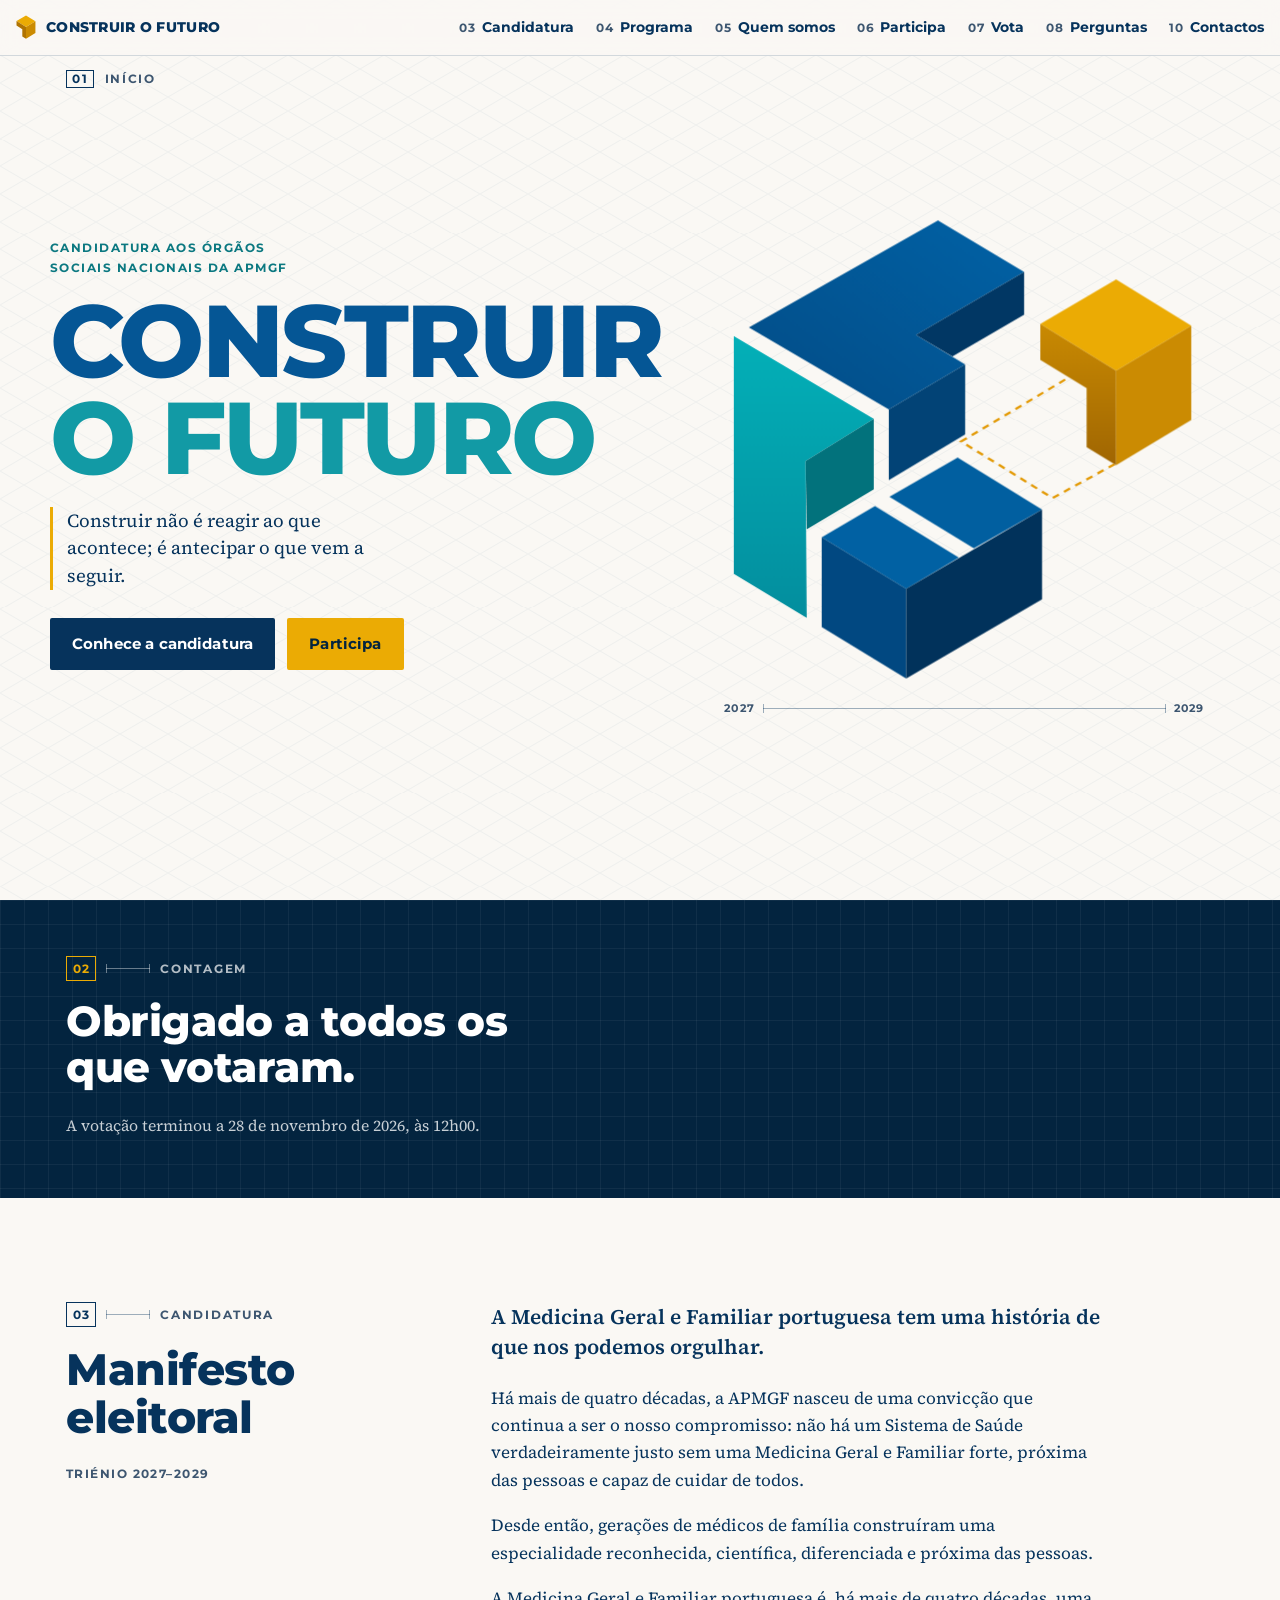
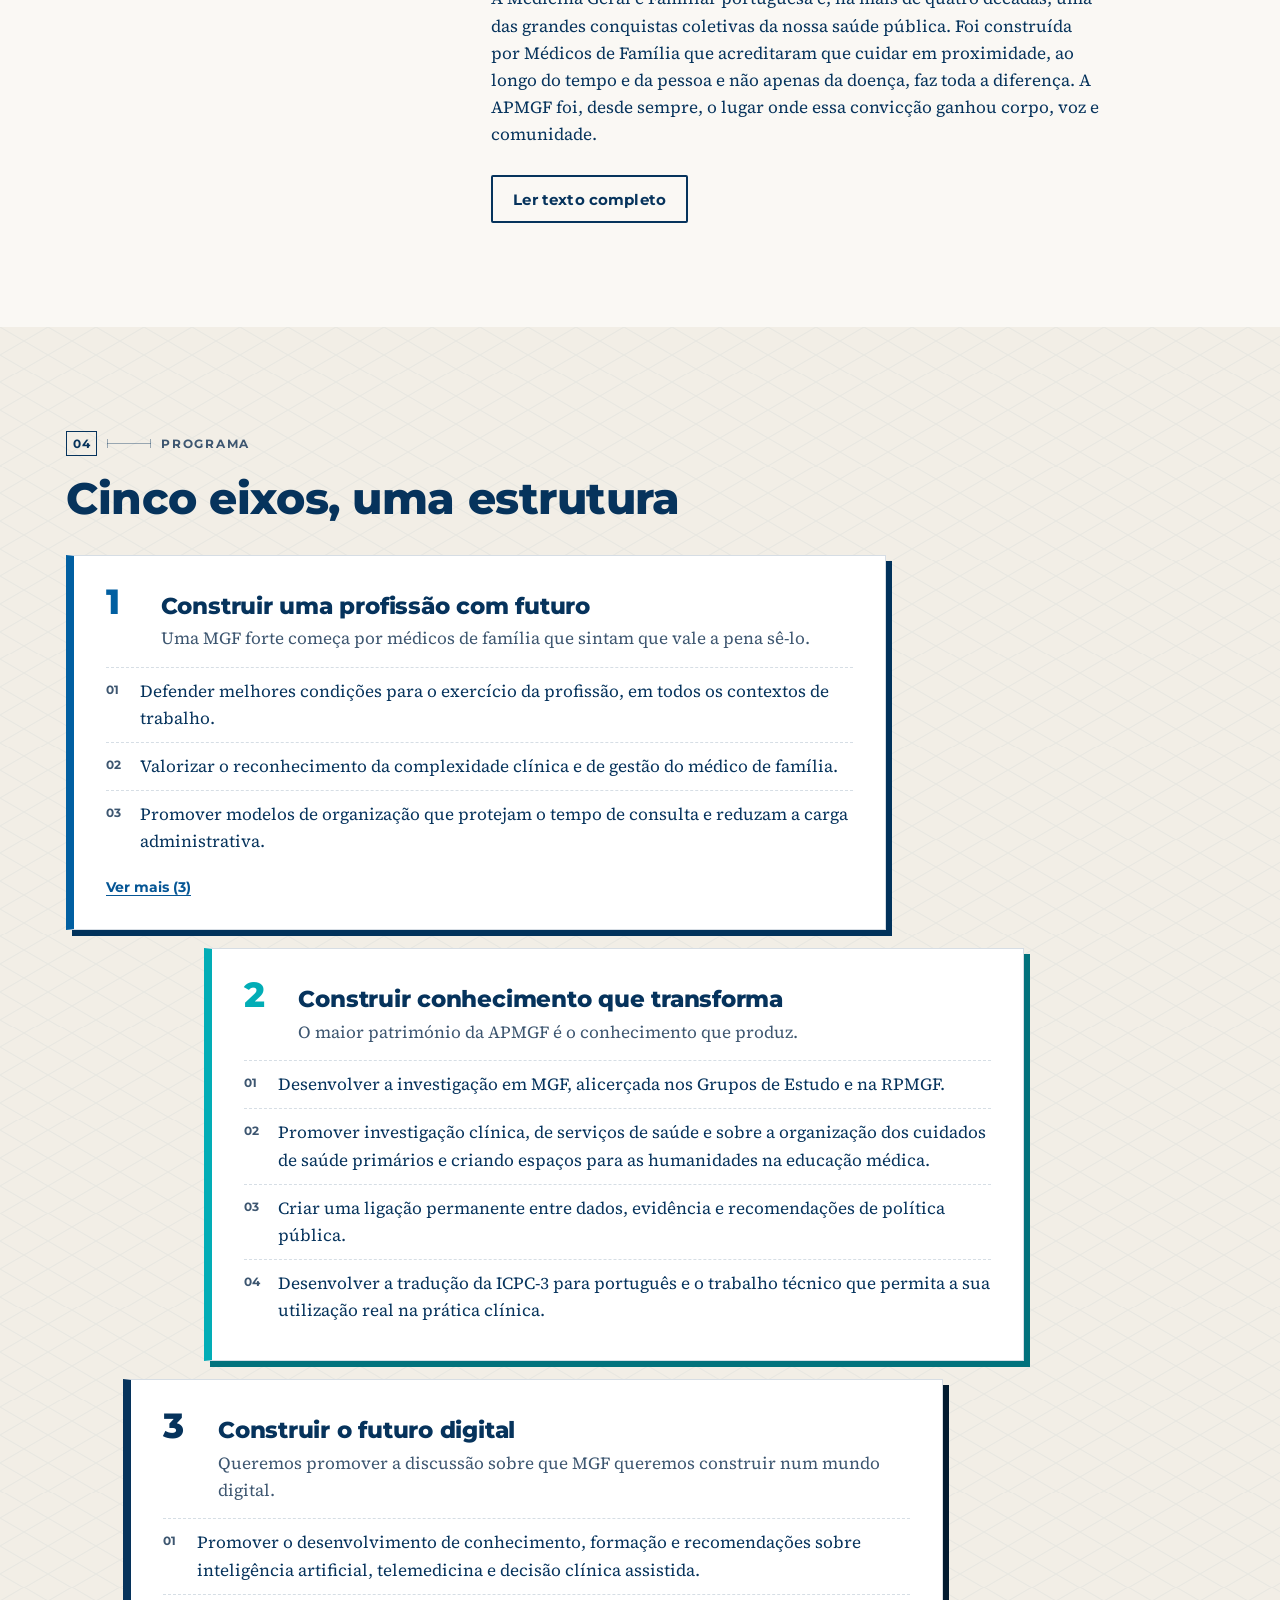
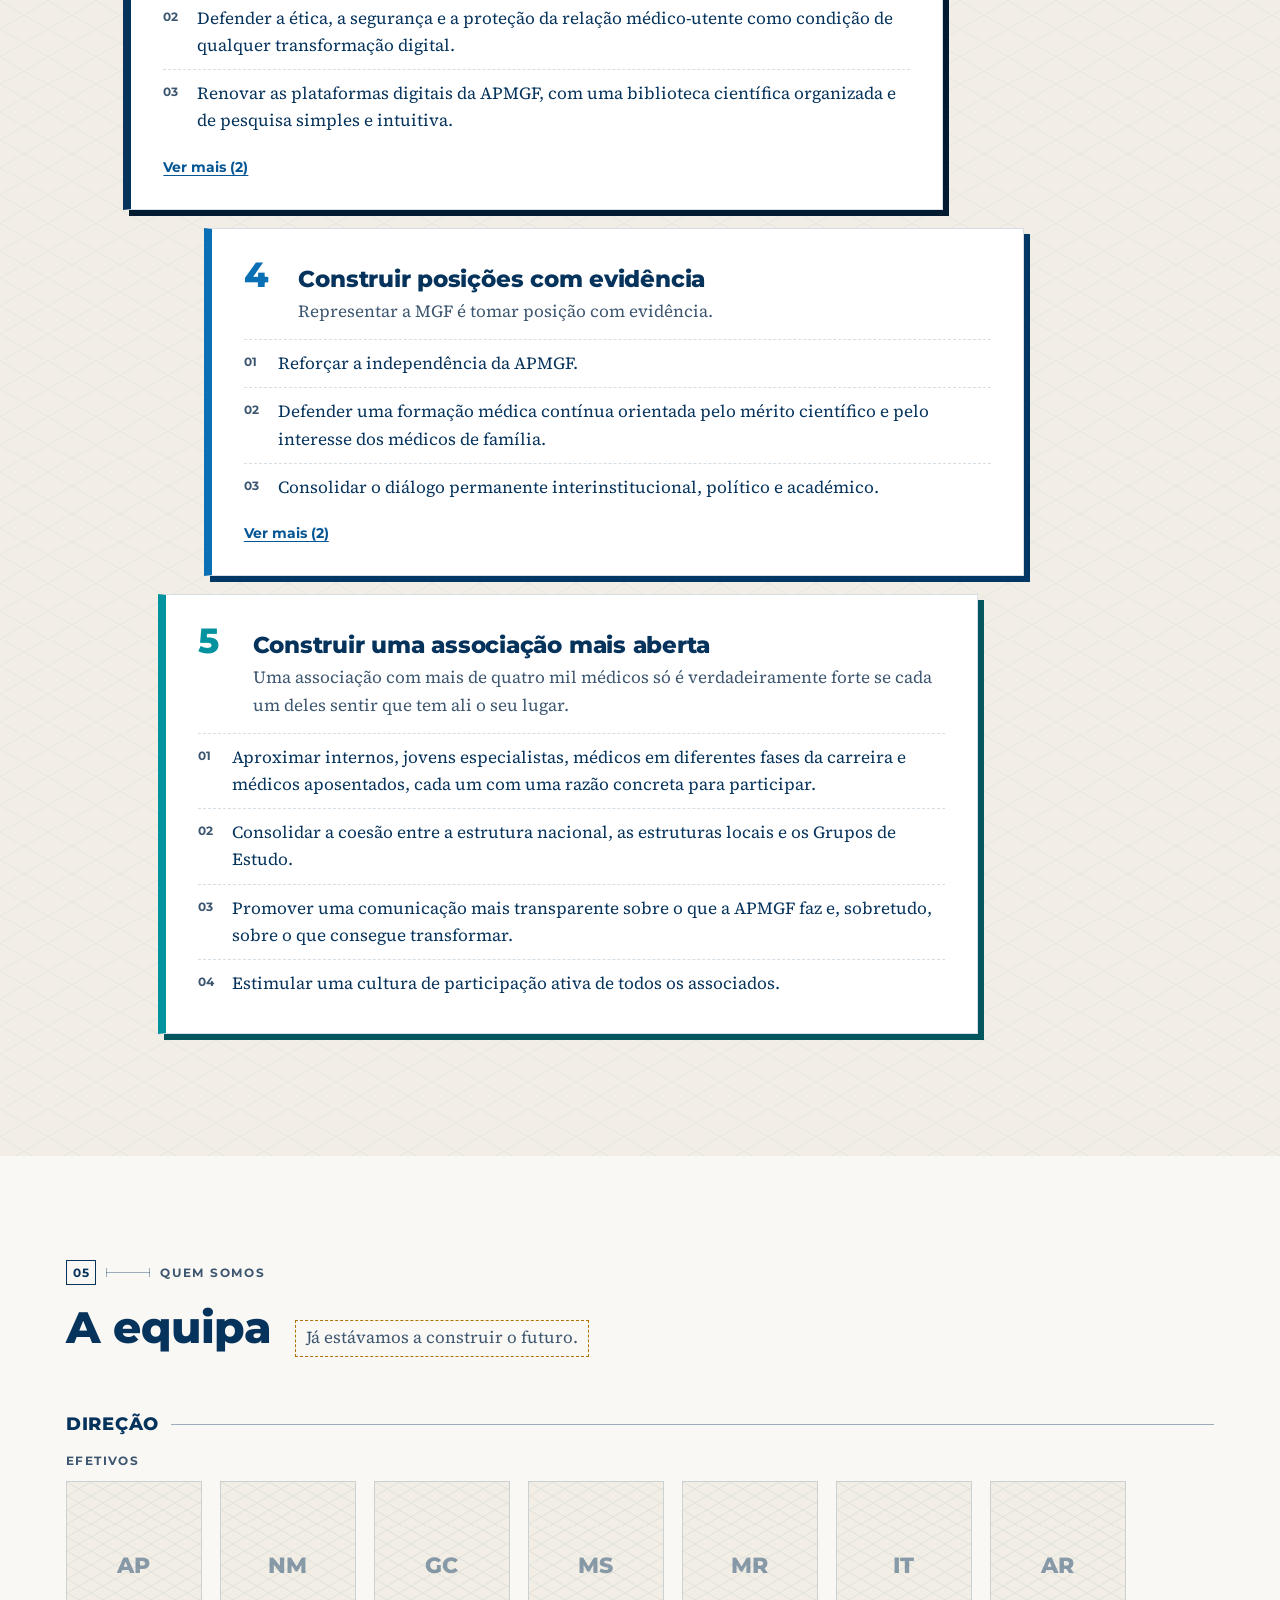
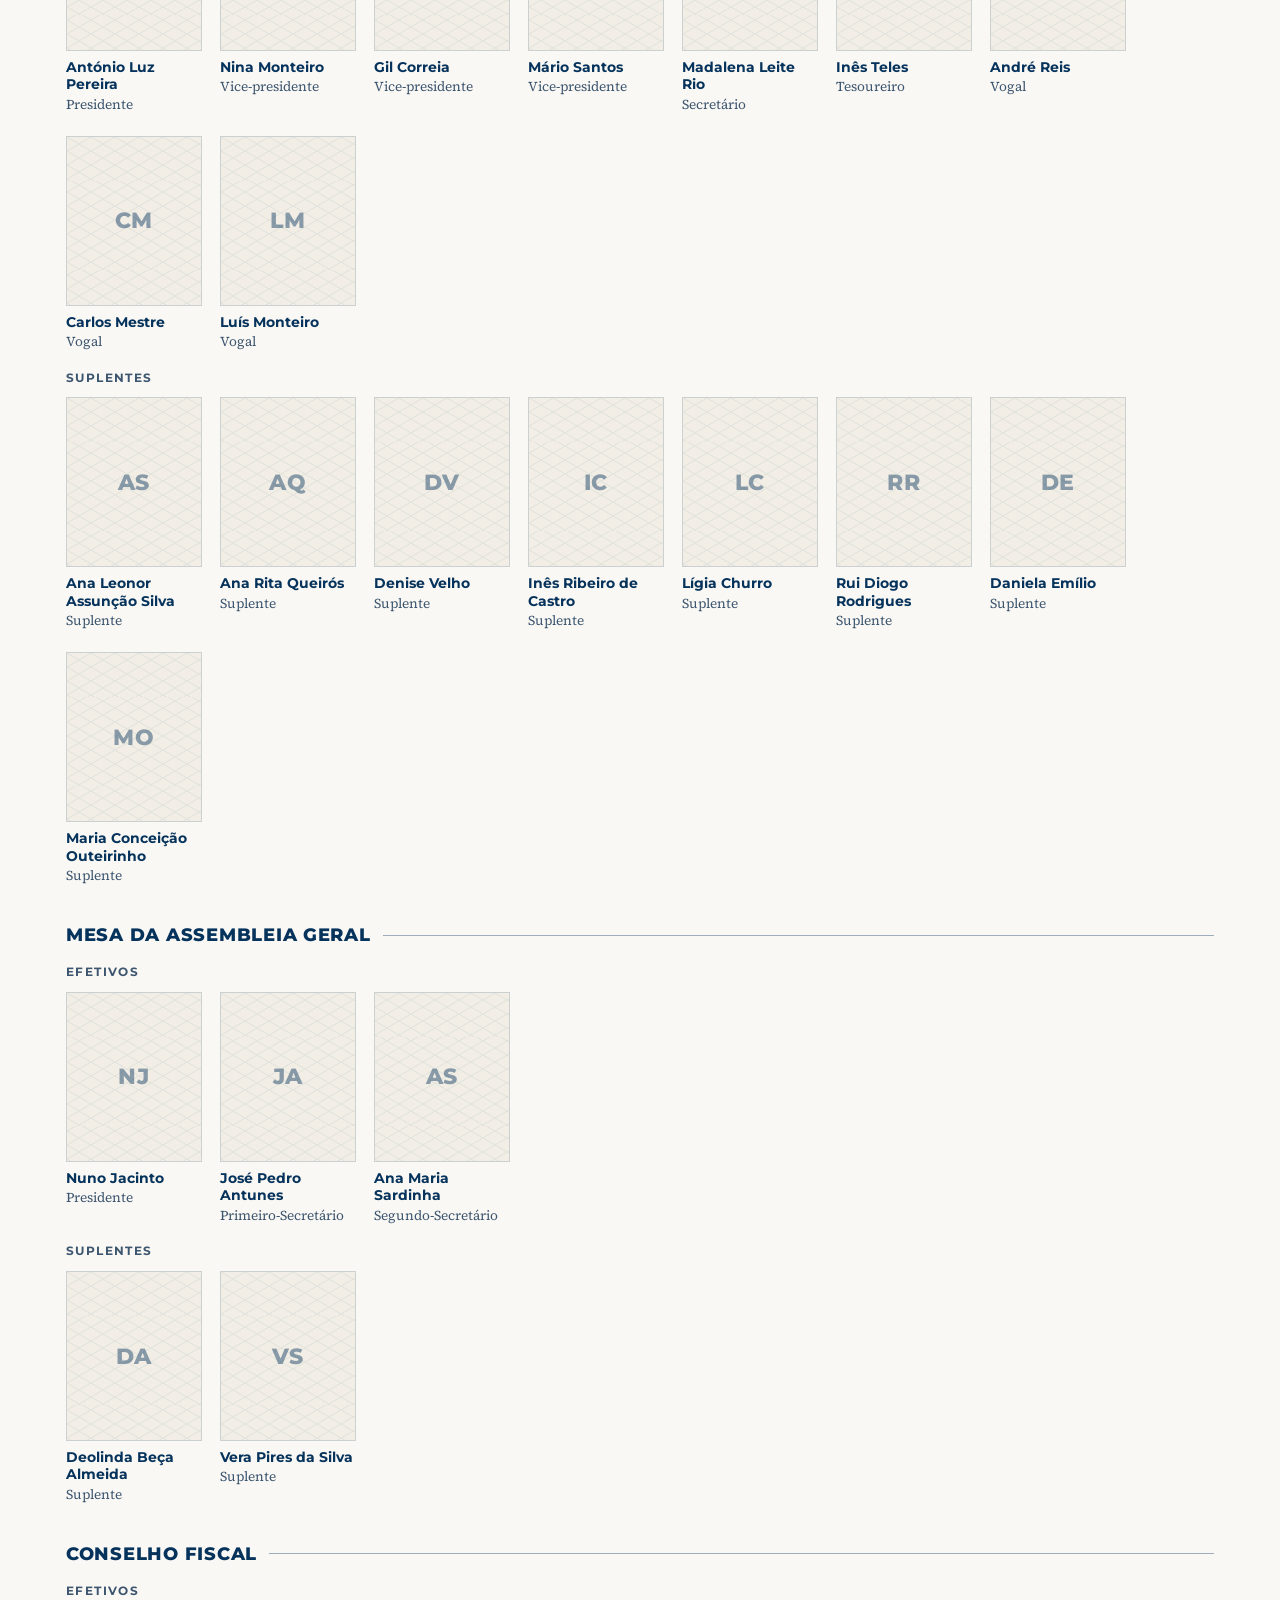
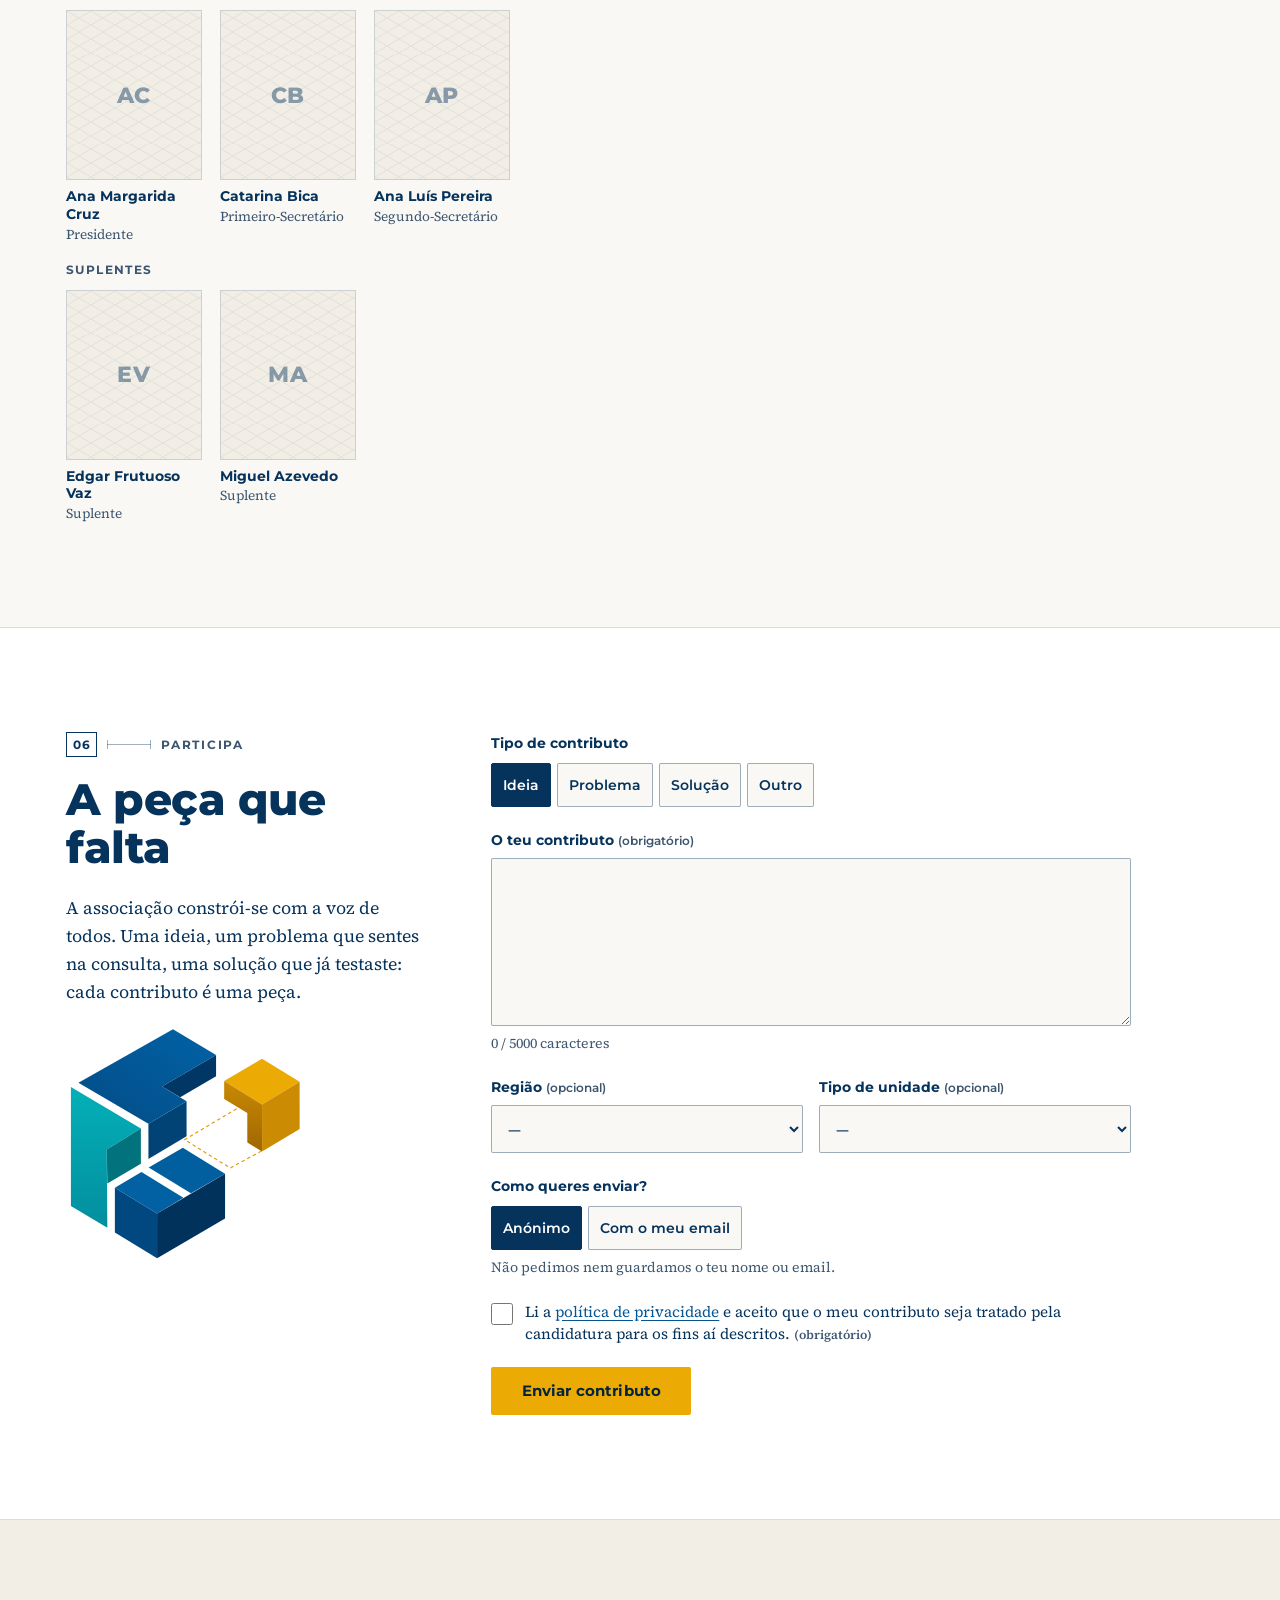
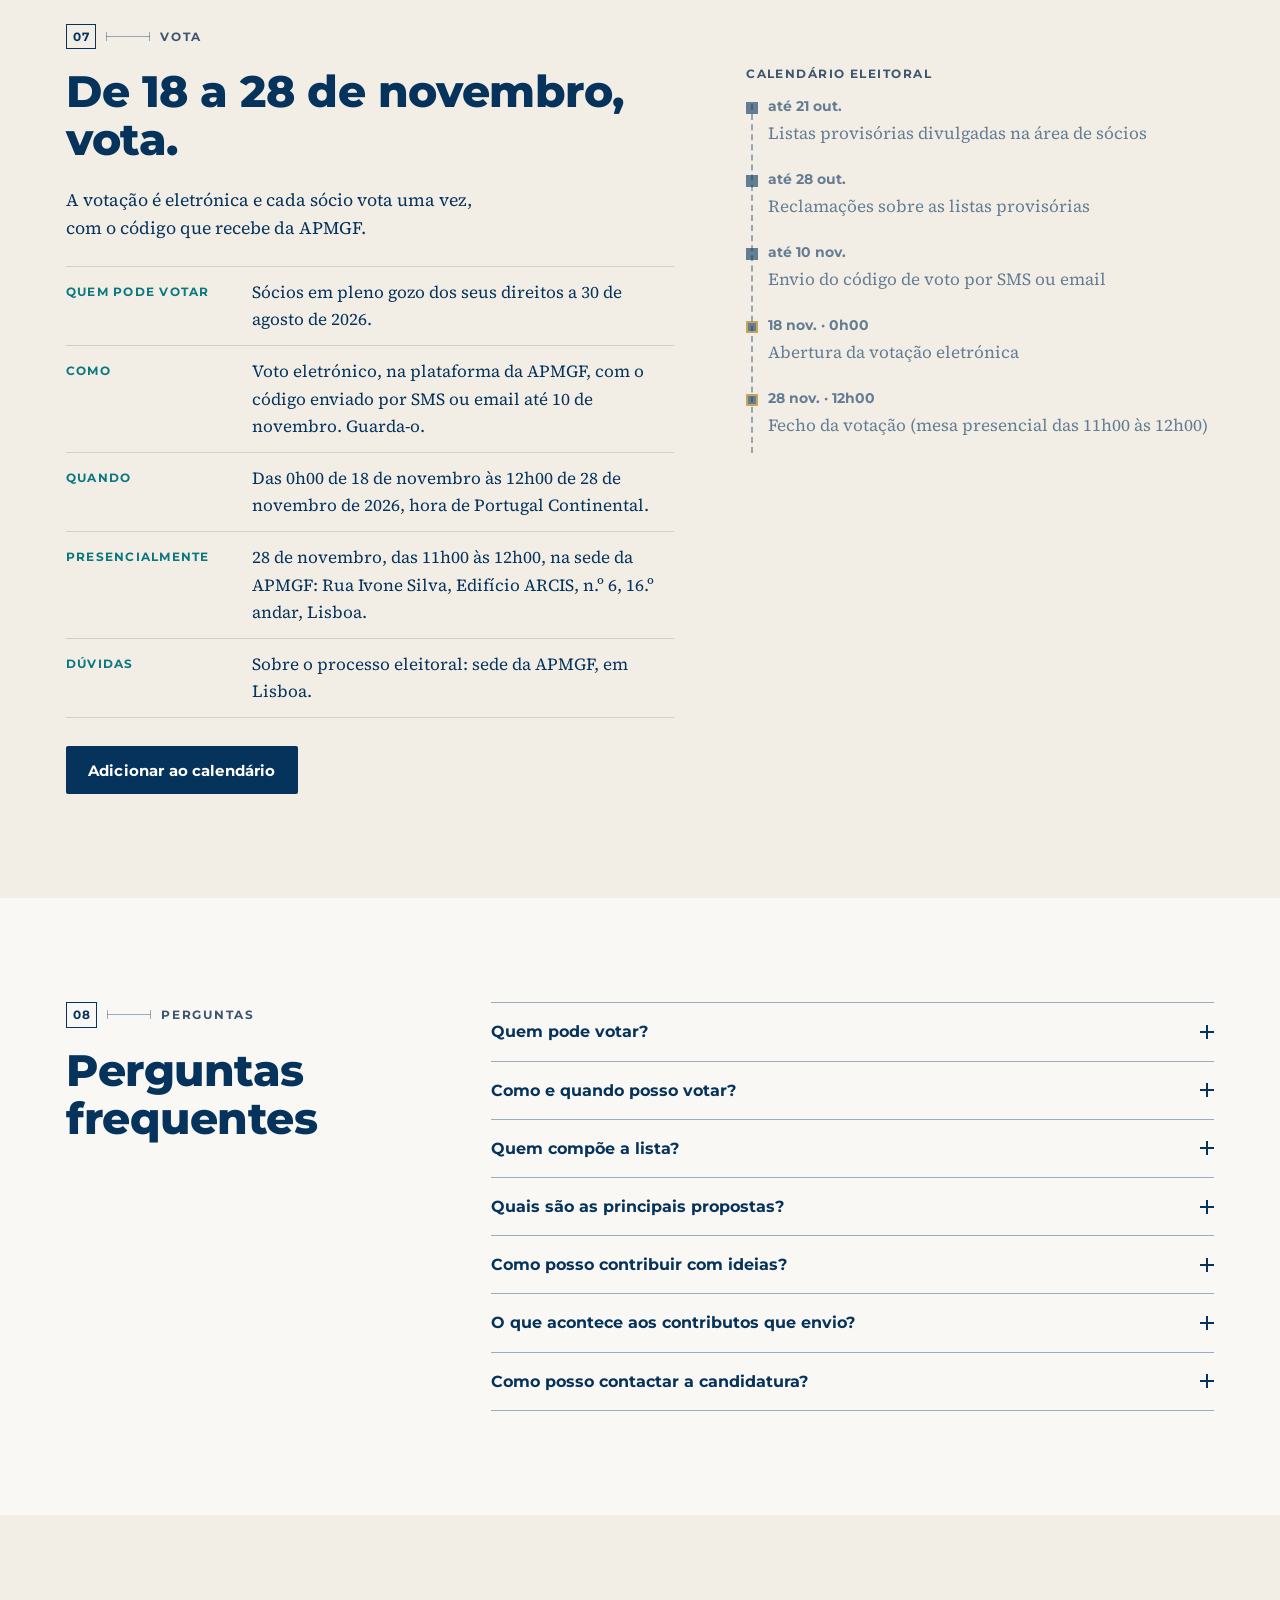
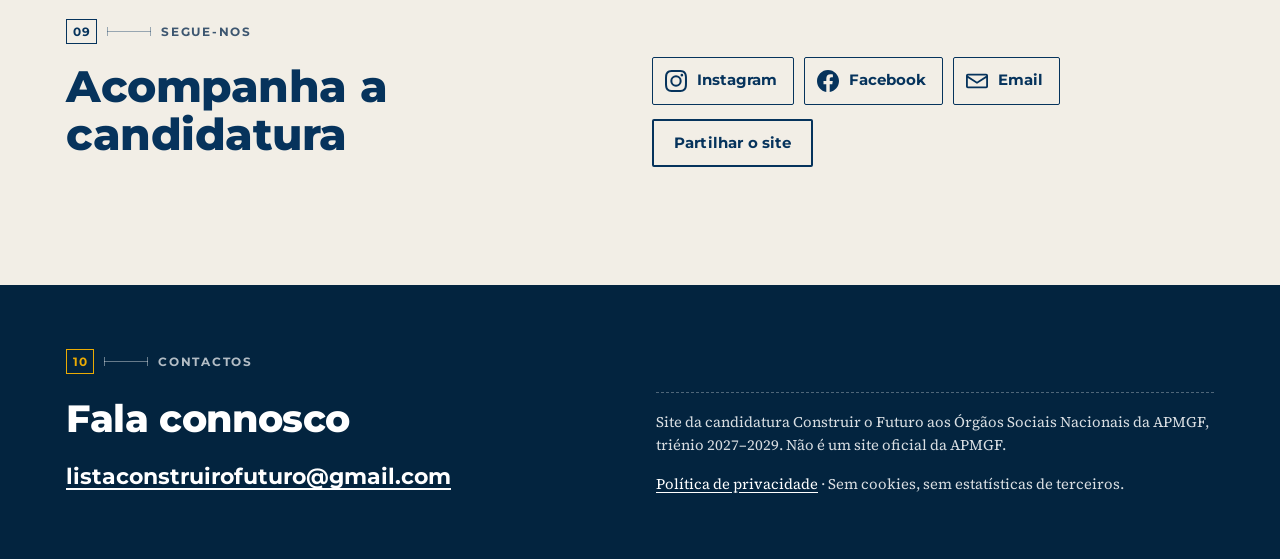
==== commit bc8687dd: "Endereços absolutos para a pré-visualização em redes sociais Co-Authored-By: Claude Opus 5.5 <norepl" ====
--- a/index.html
+++ b/index.html
@@ -8,17 +8,18 @@
   <meta name="theme-color" content="#06335C">
 
   <meta property="og:type" content="website">
+  <meta property="og:url" content="https://rdiogoorodrigues.github.io/construir-o-futuro/">
   <meta property="og:locale" content="pt_PT">
   <meta property="og:title" content="Construir o Futuro · Candidatura APMGF 2027–2029">
   <meta property="og:description" content="Candidatura aos Órgãos Sociais Nacionais da APMGF. Conhece o programa, a equipa e deixa o teu contributo.">
-  <meta property="og:image" content="img/partilha.png">
+  <meta property="og:image" content="https://rdiogoorodrigues.github.io/construir-o-futuro/img/partilha.png">
   <meta property="og:image:width" content="1200">
   <meta property="og:image:height" content="630">
   <meta property="og:image:alt" content="Logótipo Construir o Futuro: blocos isométricos azuis e um cubo dourado por encaixar.">
   <meta name="twitter:card" content="summary_large_image">
   <meta name="twitter:title" content="Construir o Futuro · Candidatura APMGF 2027–2029">
   <meta name="twitter:description" content="Candidatura aos Órgãos Sociais Nacionais da APMGF. Conhece o programa, a equipa e deixa o teu contributo.">
-  <meta name="twitter:image" content="img/partilha.png">
+  <meta name="twitter:image" content="https://rdiogoorodrigues.github.io/construir-o-futuro/img/partilha.png">
 
   <link rel="icon" href="img/favicon.svg" type="image/svg+xml">
   <link rel="apple-touch-icon" href="img/apple-touch-icon.png">
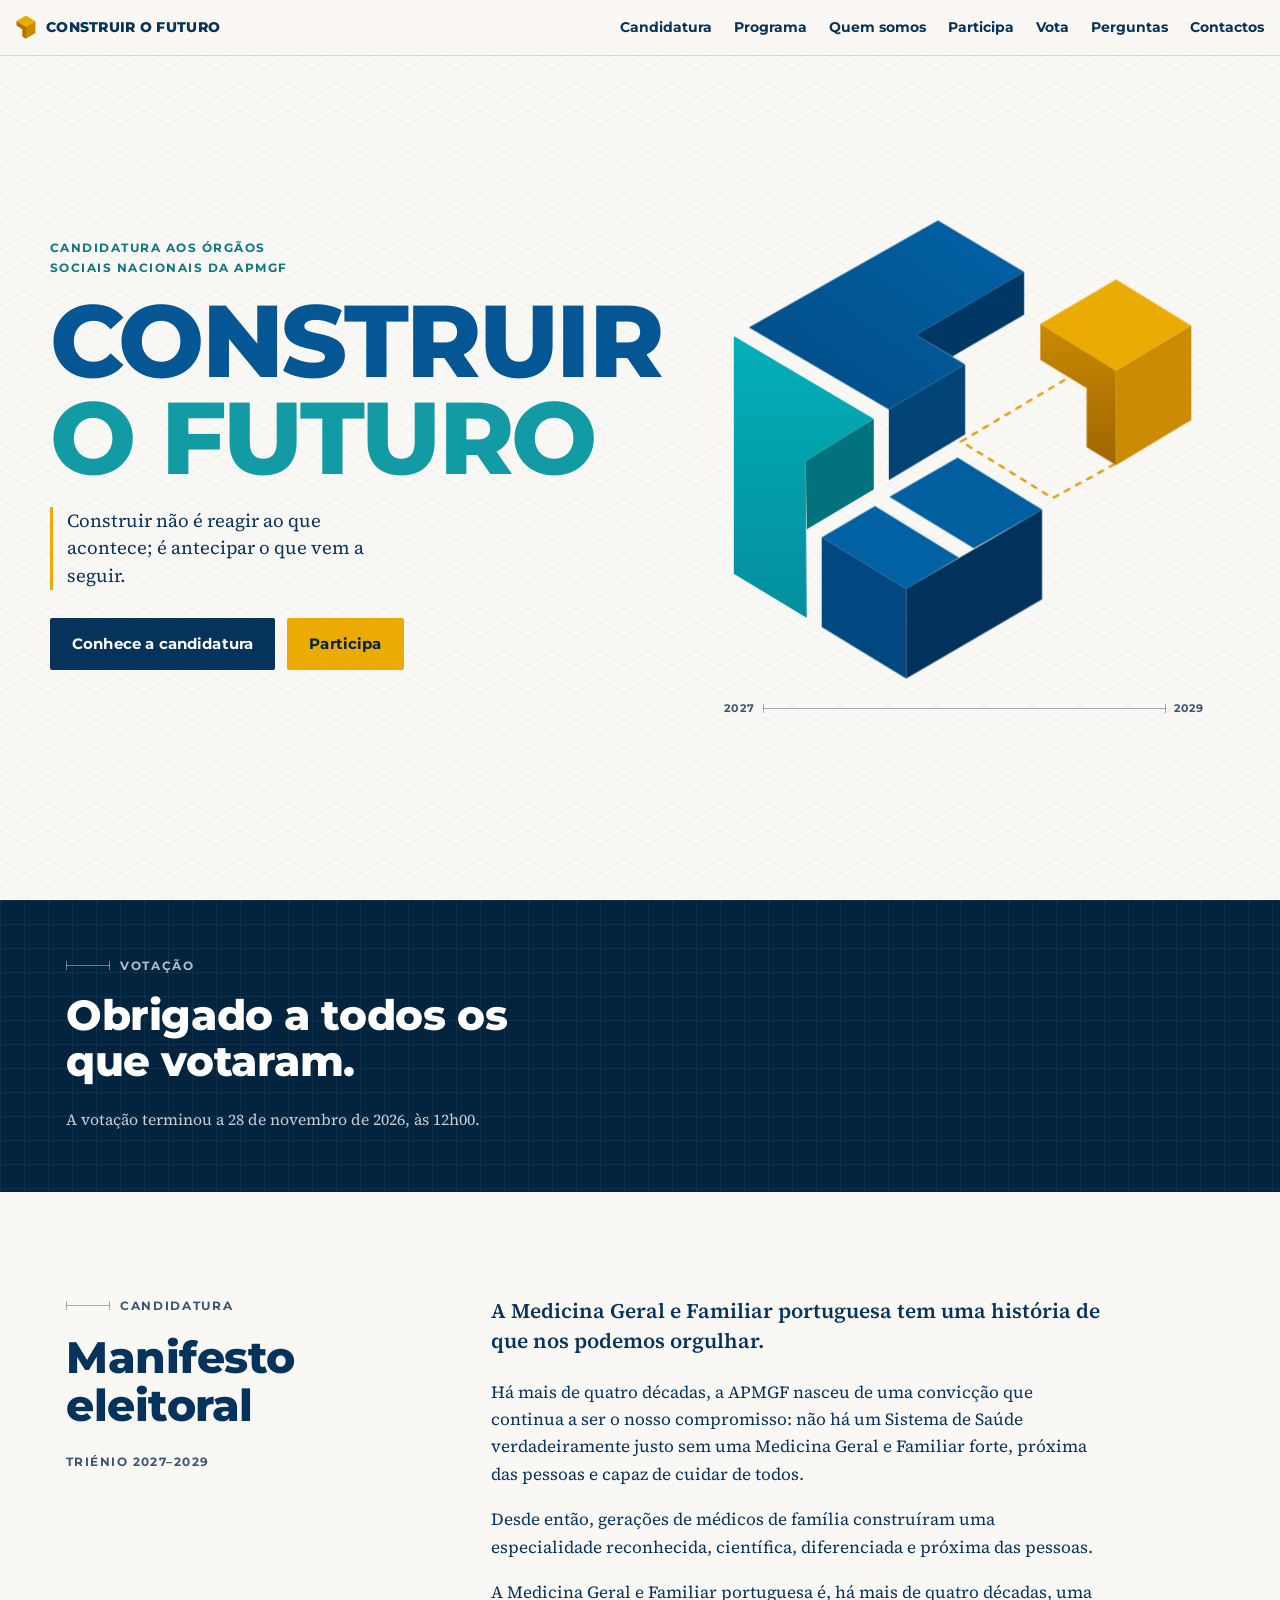
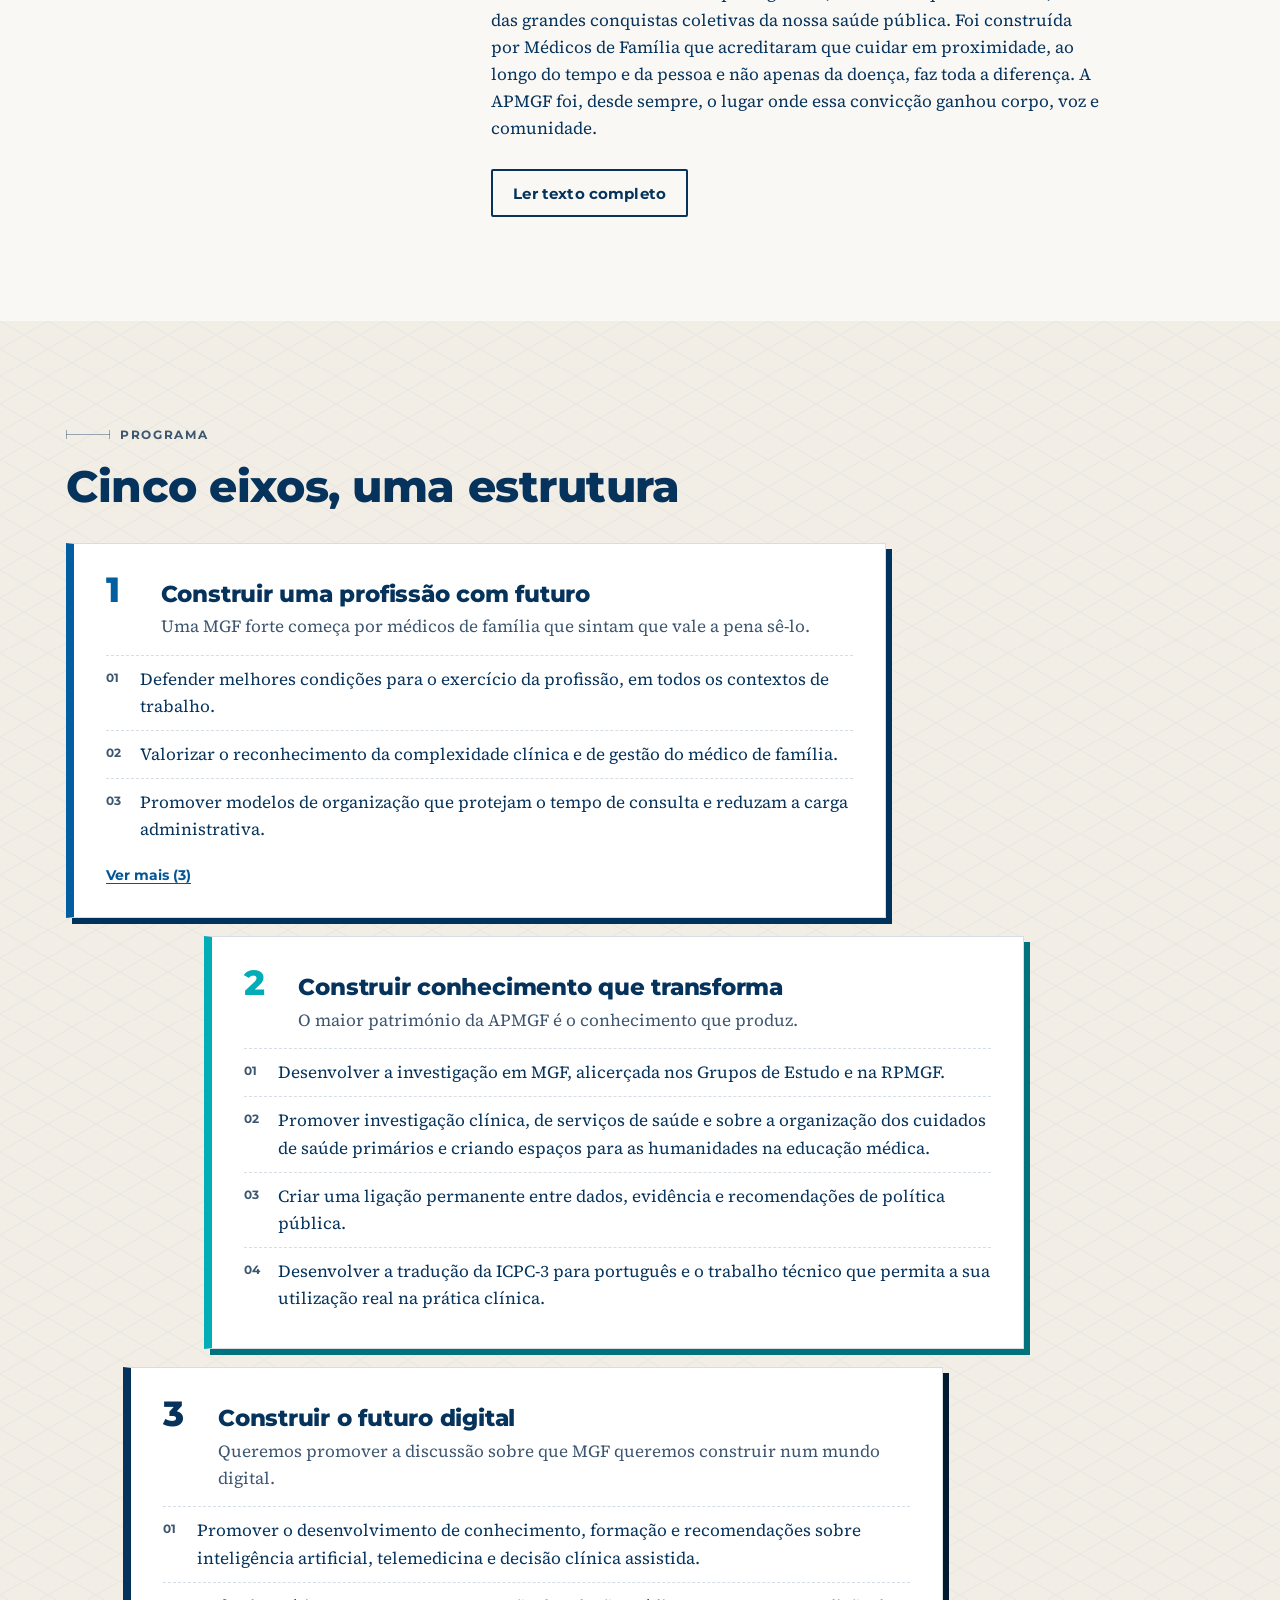
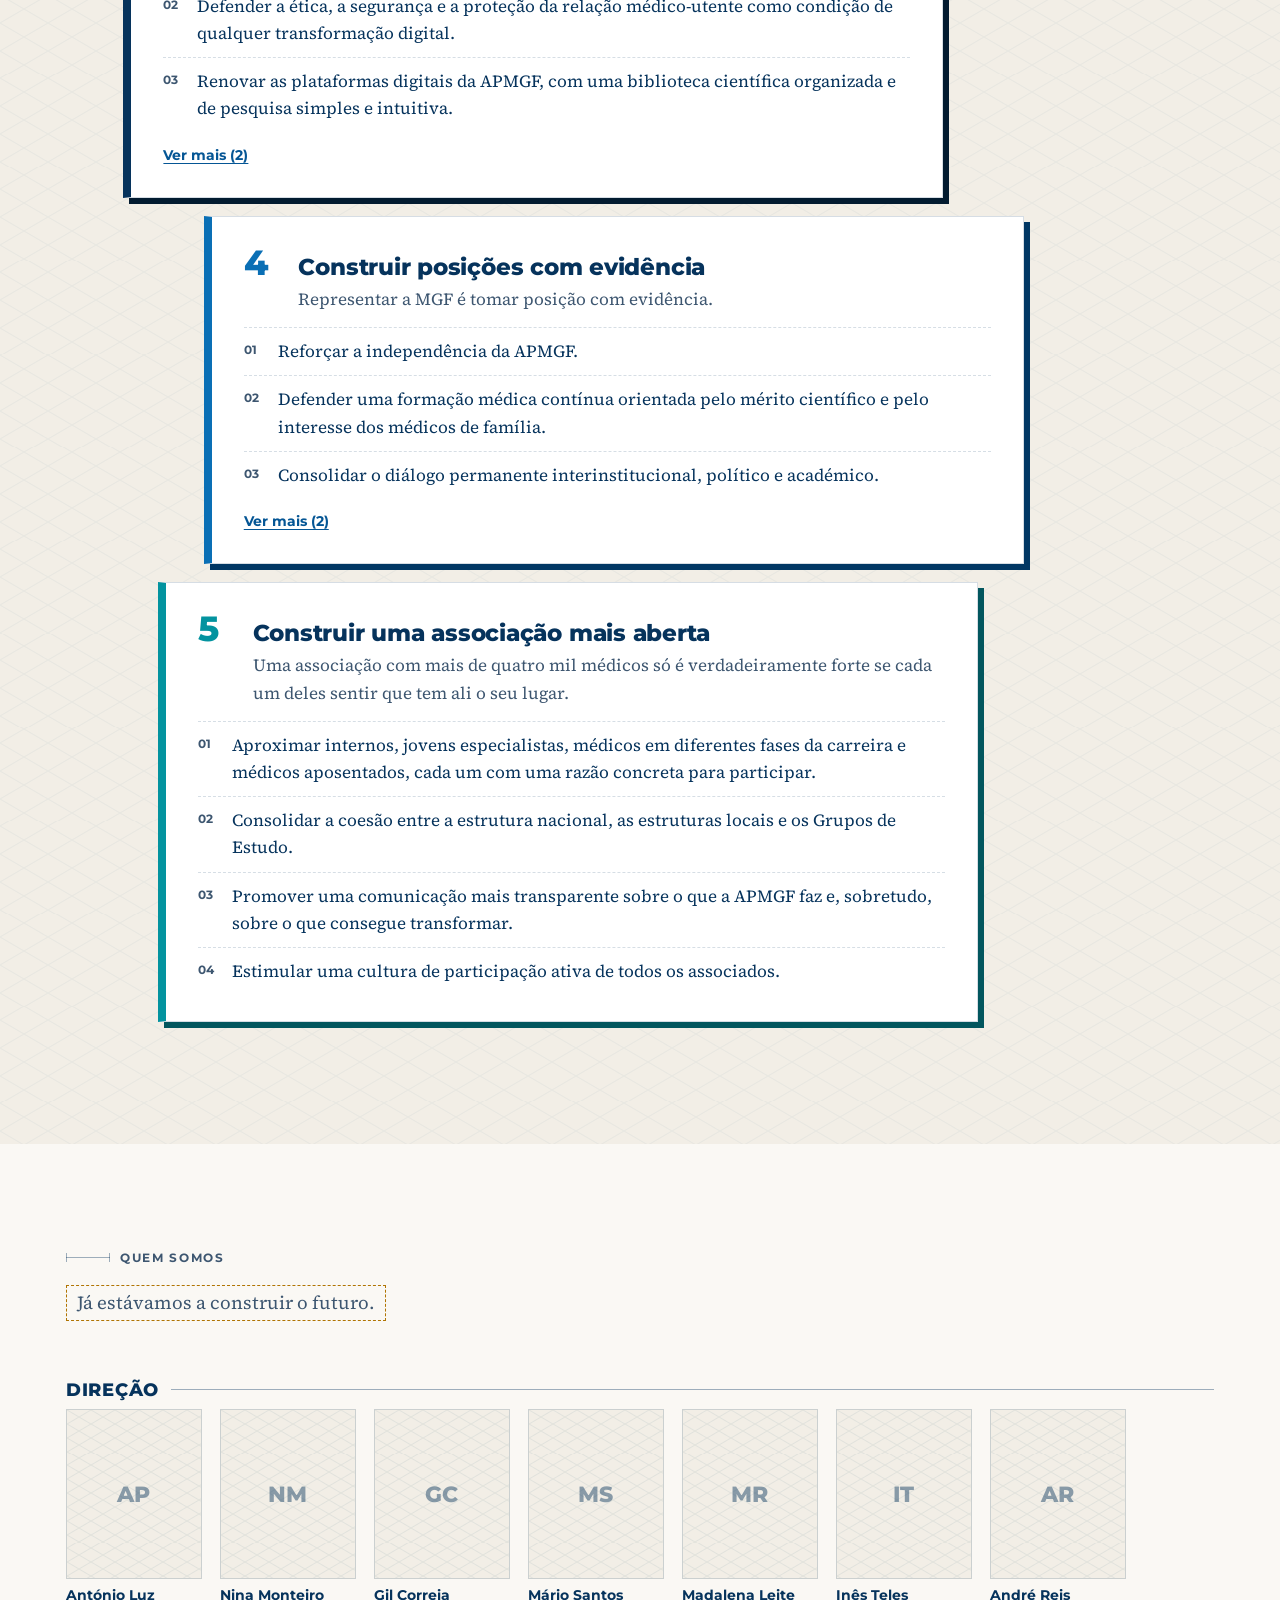
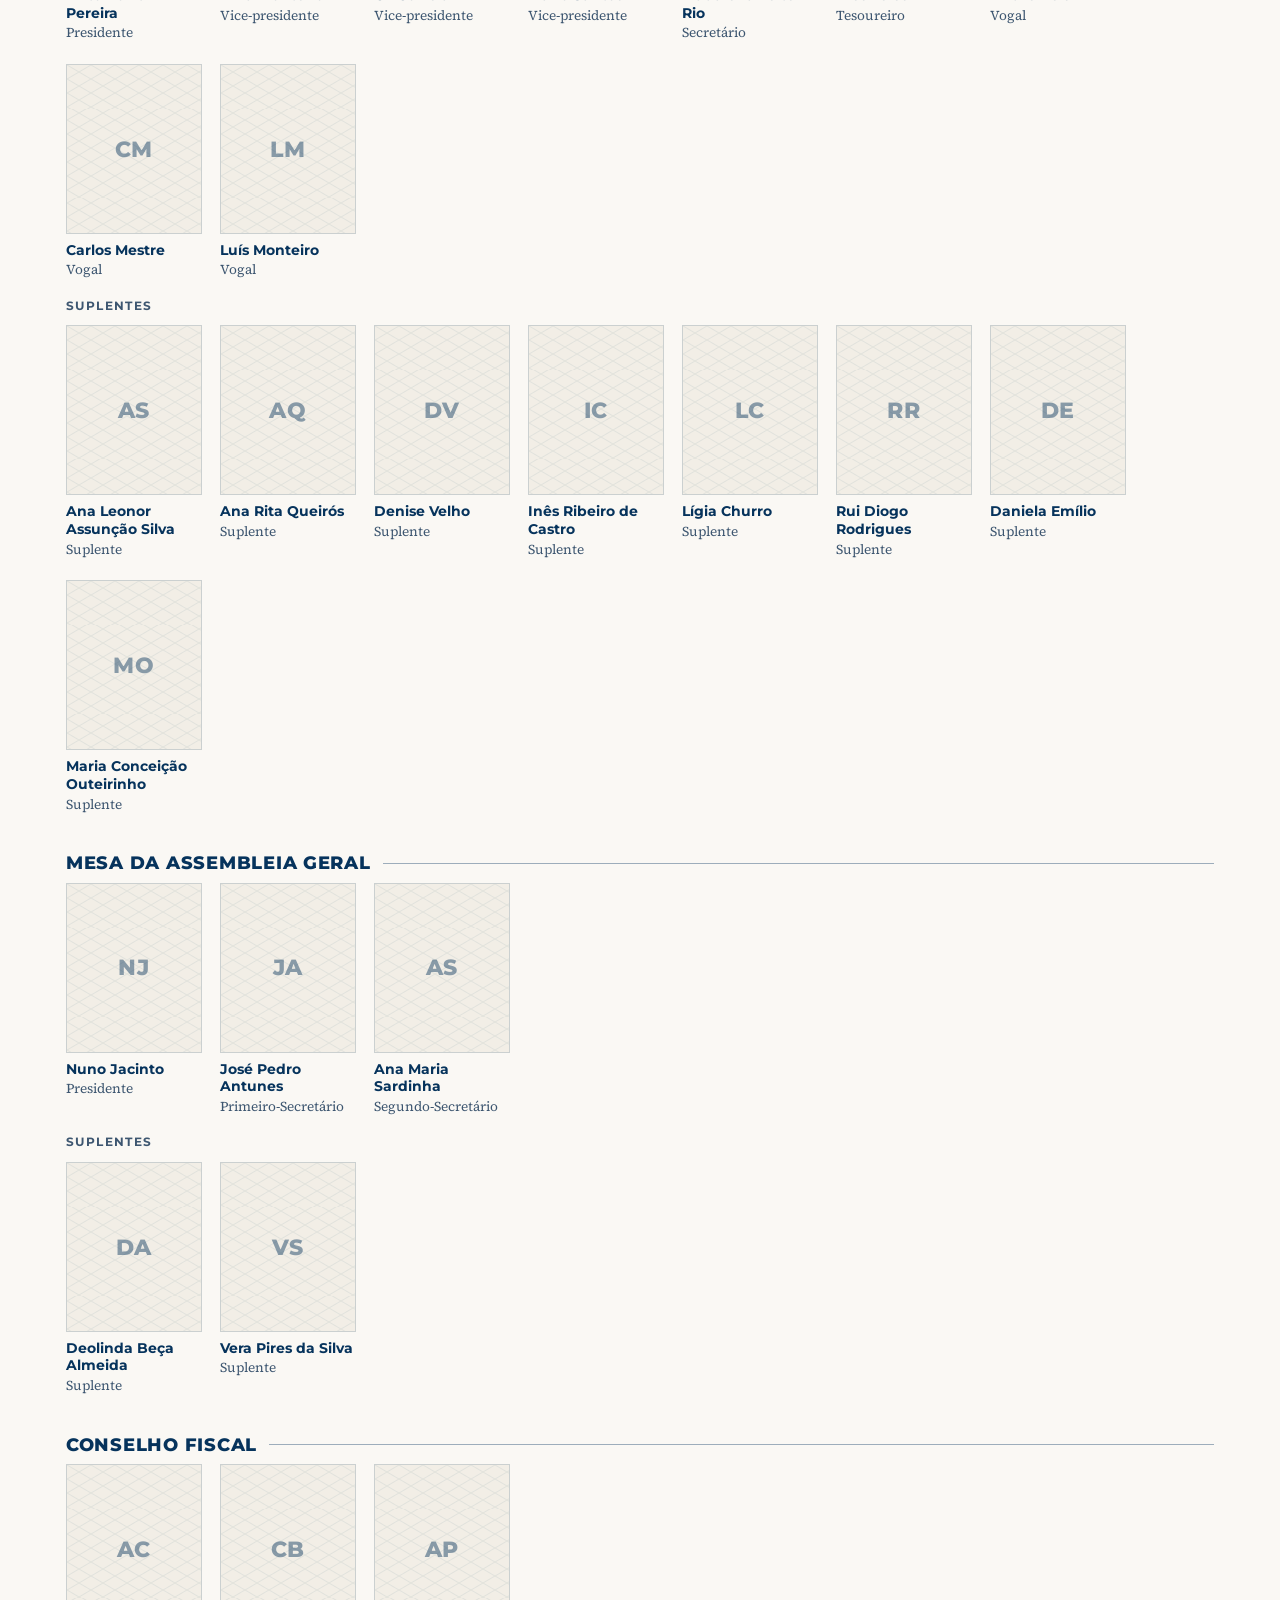
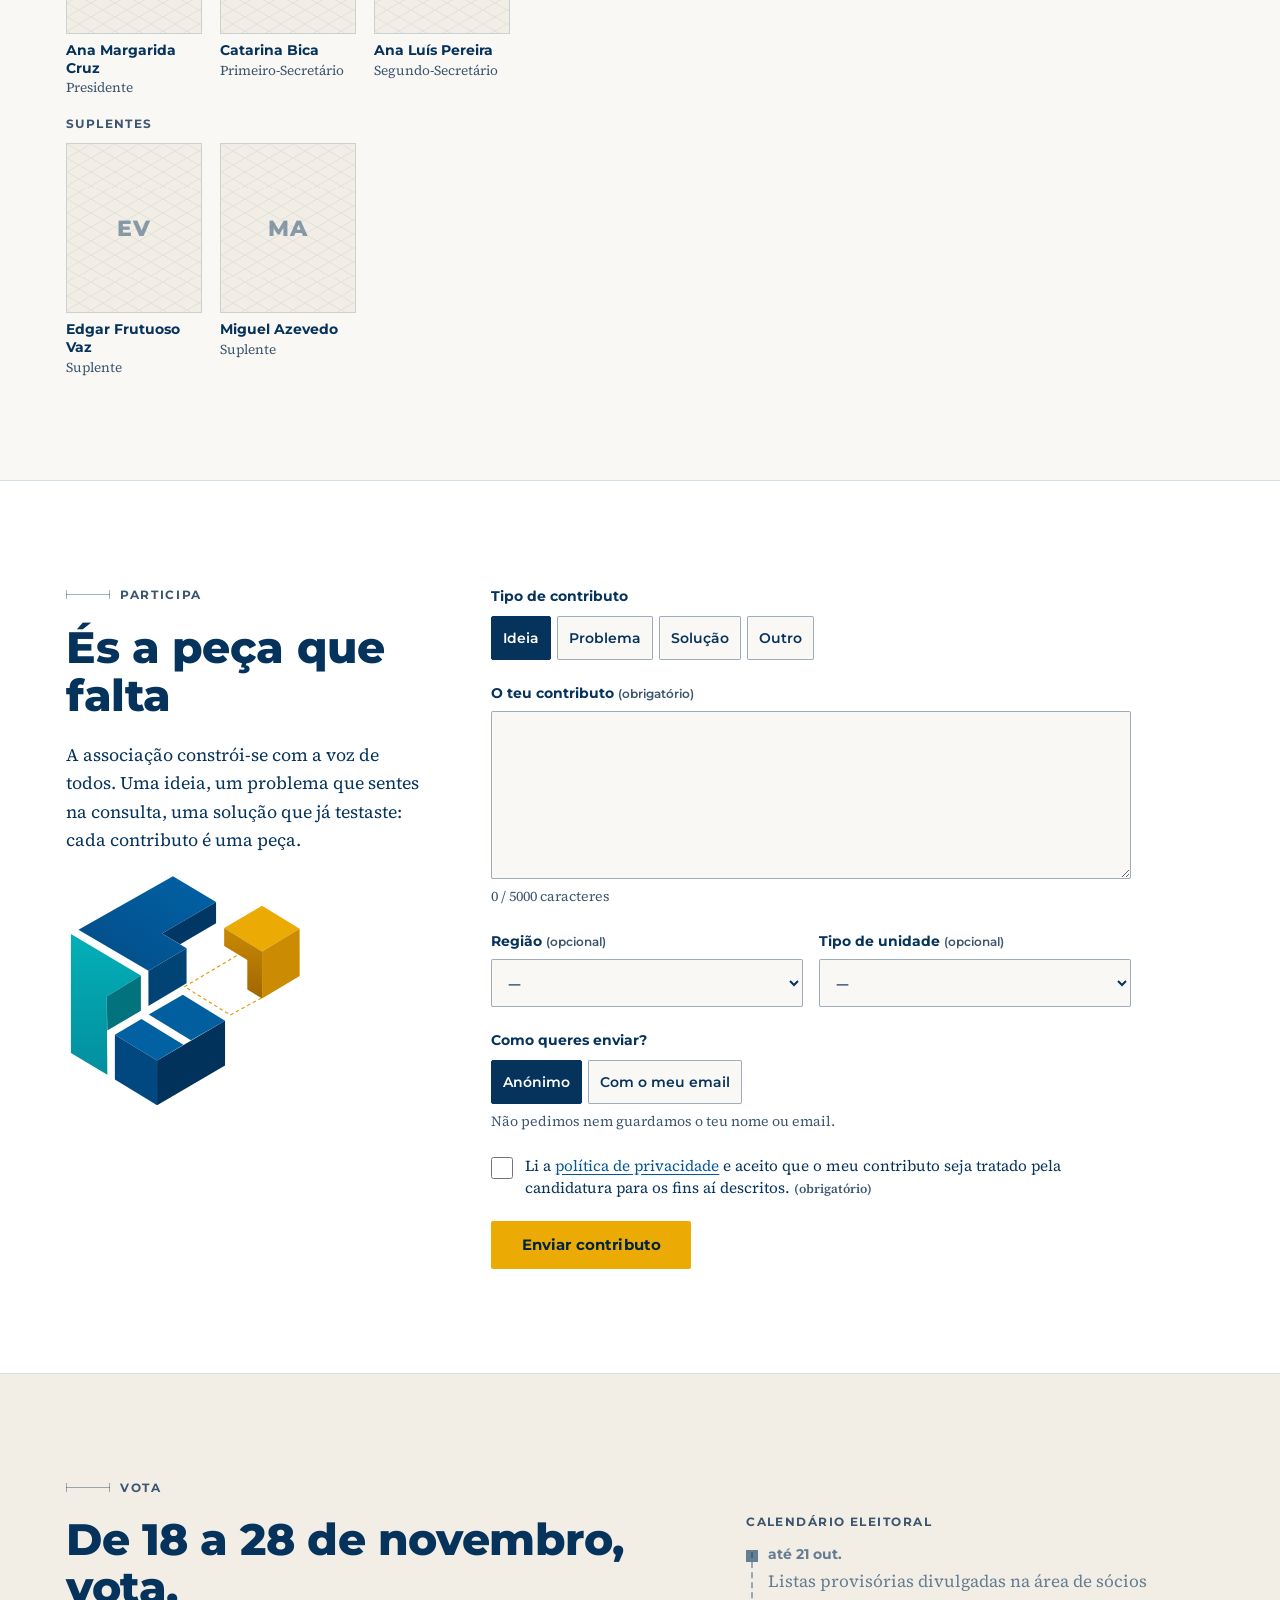
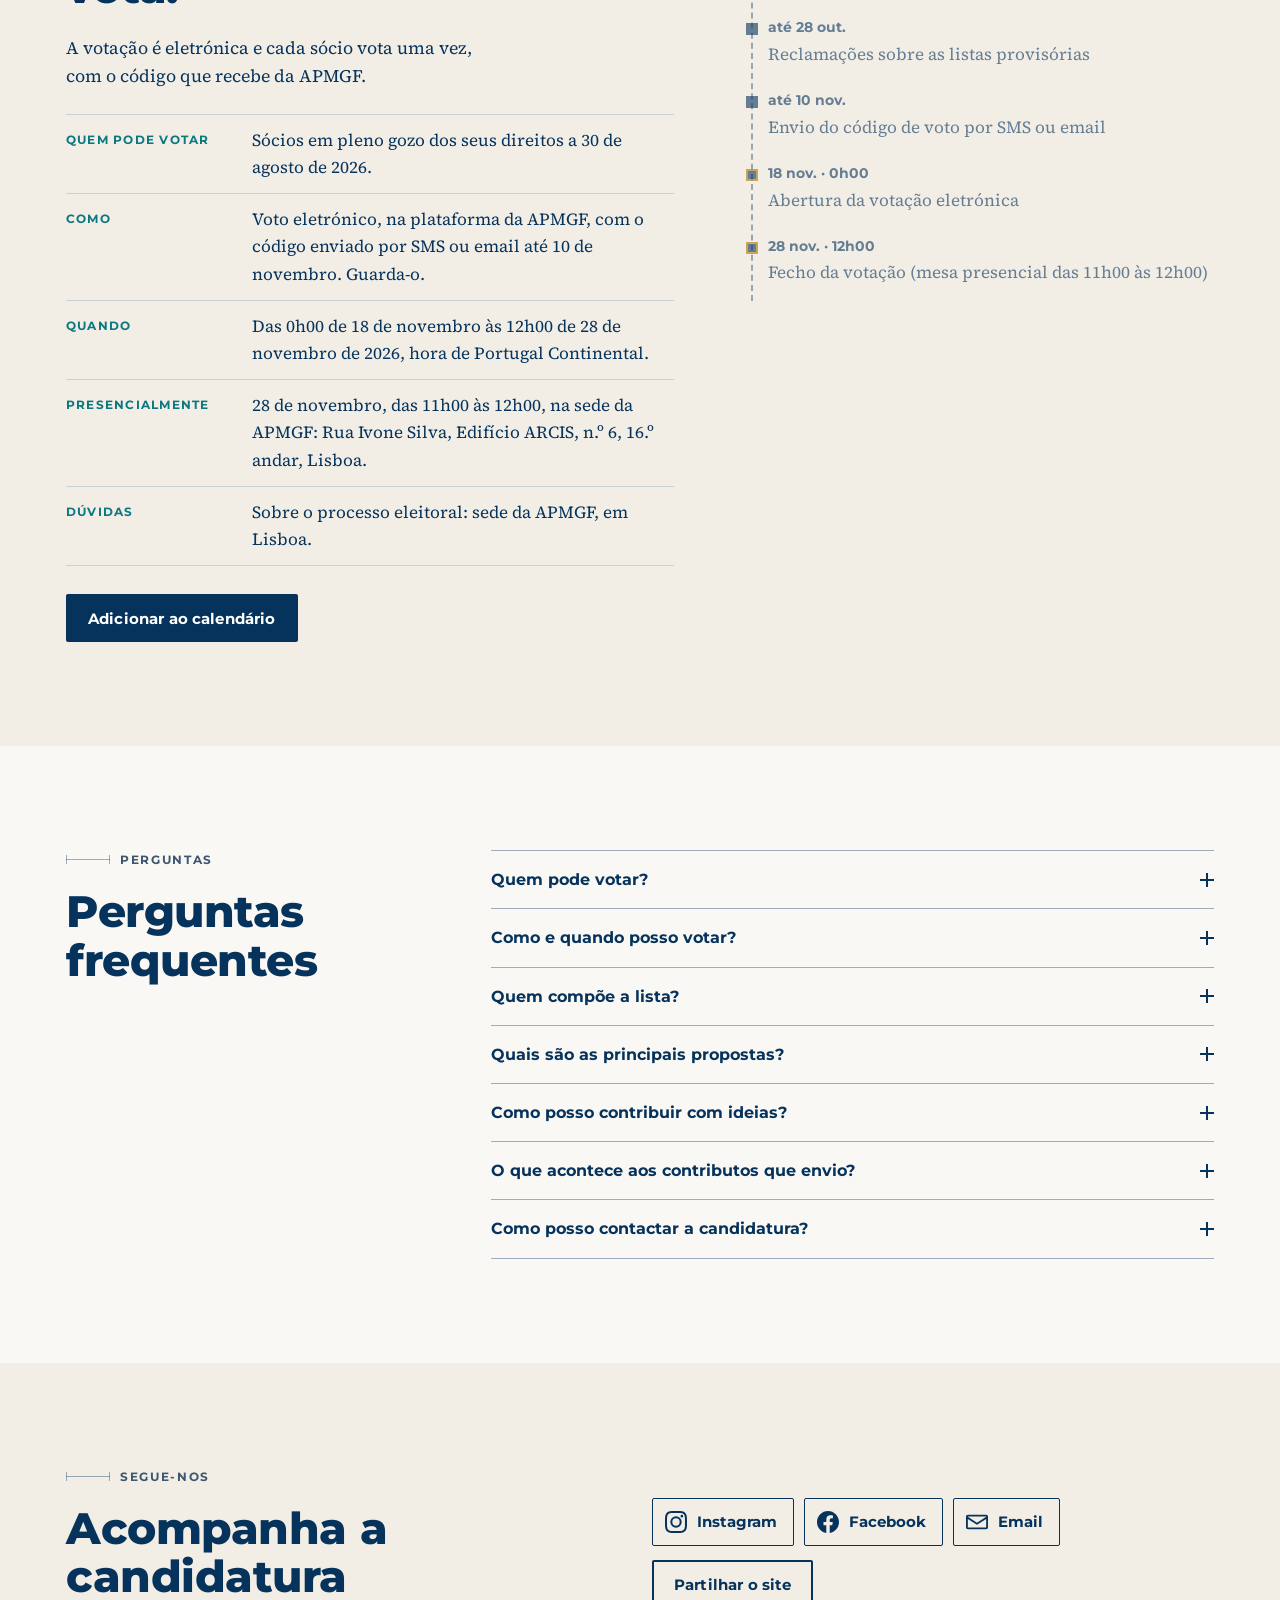
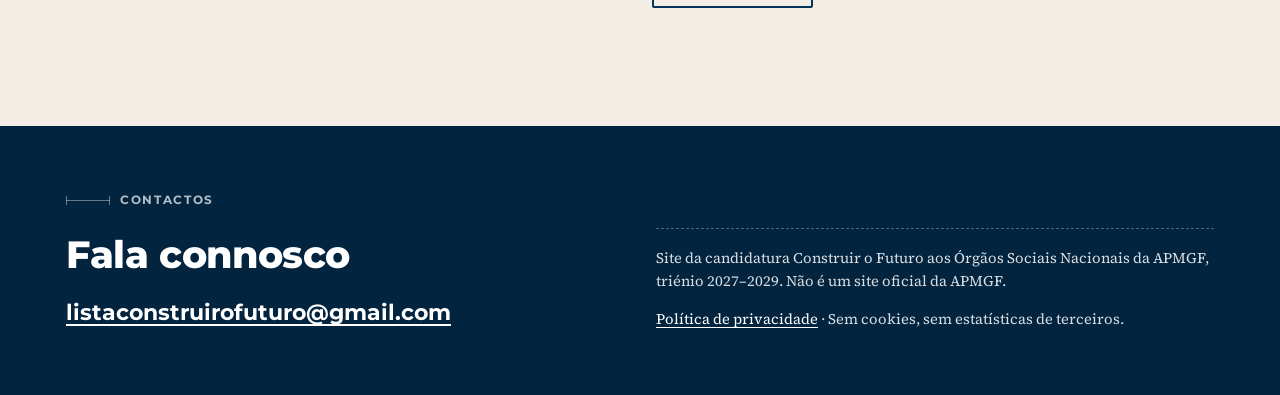
==== commit b325e9ed: "Ajustes de texto e navegação - Retira a numeração dos separadores e da navegação - Separador Contage" ====
--- a/index.html
+++ b/index.html
@@ -39,13 +39,13 @@
   <button class="nav-botao" type="button" aria-expanded="false" aria-controls="nav-lista">Menu</button>
   <nav aria-label="Secções">
     <ol class="nav-lista" id="nav-lista">
-      <li><a href="#candidatura"><span>03</span>Candidatura</a></li>
-      <li><a href="#programa"><span>04</span>Programa</a></li>
-      <li><a href="#quem-somos"><span>05</span>Quem somos</a></li>
-      <li><a href="#participa"><span>06</span>Participa</a></li>
-      <li><a href="#vota"><span>07</span>Vota</a></li>
-      <li><a href="#perguntas"><span>08</span>Perguntas</a></li>
-      <li><a href="#contactos"><span>10</span>Contactos</a></li>
+      <li><a href="#candidatura">Candidatura</a></li>
+      <li><a href="#programa">Programa</a></li>
+      <li><a href="#quem-somos">Quem somos</a></li>
+      <li><a href="#participa">Participa</a></li>
+      <li><a href="#vota">Vota</a></li>
+      <li><a href="#perguntas">Perguntas</a></li>
+      <li><a href="#contactos">Contactos</a></li>
     </ol>
   </nav>
 </header>
@@ -54,7 +54,6 @@
 
 <!-- 01 · INÍCIO -->
 <section class="hero grelha-iso" id="inicio" aria-labelledby="titulo-inicio">
-  <div class="hero-planta" aria-hidden="true"><span>01</span> Início</div>
   <div class="hero-corpo">
     <div class="hero-logo">
       <svg class="logo logo-anim" viewBox="150 105 830 830" role="img" aria-label="Logótipo: blocos azuis encaixados e um cubo dourado, a peça que falta.">
@@ -104,7 +103,7 @@
 <!-- 02 · CONTAGEM -->
 <section class="painel" id="contagem" aria-labelledby="cd-estado">
   <div class="caixa">
-    <div class="sec-cab sec-cab-claro"><span class="sec-num">02</span><span class="sec-regua" aria-hidden="true"></span><span class="sec-nome">Contagem</span></div>
+    <div class="sec-cab sec-cab-claro"><span class="sec-regua" aria-hidden="true"></span><span class="sec-nome">Votação</span></div>
     <div class="painel-grelha">
       <h2 class="painel-estado" id="cd-estado">A votação abre dentro de</h2>
       <div class="cd" id="cd" aria-describedby="cd-nota">
@@ -121,7 +120,7 @@
 <section class="secao" id="candidatura" aria-labelledby="titulo-candidatura" tabindex="-1">
   <div class="caixa duas-col">
     <div class="col-lateral">
-      <div class="sec-cab"><span class="sec-num">03</span><span class="sec-regua" aria-hidden="true"></span><span class="sec-nome">Candidatura</span></div>
+      <div class="sec-cab"><span class="sec-regua" aria-hidden="true"></span><span class="sec-nome">Candidatura</span></div>
       <h2 id="titulo-candidatura">Manifesto eleitoral</h2>
       <p class="meta">Triénio 2027–2029</p>
     </div>
@@ -136,20 +135,17 @@
 <!-- 04 · PROGRAMA -->
 <section class="secao secao-alt grelha-iso" id="programa" aria-labelledby="titulo-programa">
   <div class="caixa">
-    <div class="sec-cab"><span class="sec-num">04</span><span class="sec-regua" aria-hidden="true"></span><span class="sec-nome">Programa</span></div>
+    <div class="sec-cab"><span class="sec-regua" aria-hidden="true"></span><span class="sec-nome">Programa</span></div>
     <h2 id="titulo-programa">Cinco eixos, uma estrutura</h2>
     <ol class="eixos" id="eixos"></ol>
   </div>
 </section>
 
 <!-- 05 · QUEM SOMOS -->
-<section class="secao" id="quem-somos" aria-labelledby="titulo-quem">
-  <div class="caixa">
-    <div class="sec-cab"><span class="sec-num">05</span><span class="sec-regua" aria-hidden="true"></span><span class="sec-nome">Quem somos</span></div>
-    <div class="quem-cab">
-      <h2 id="titulo-quem">A equipa</h2>
-      <p class="legenda-tracejada">Já estávamos a construir o futuro.</p>
-    </div>
+<section class="secao" id="quem-somos" aria-label="Quem somos">
+  <div class="caixa">
+    <div class="sec-cab"><span class="sec-regua" aria-hidden="true"></span><span class="sec-nome">Quem somos</span></div>
+    <h2 id="titulo-quem" class="legenda-tracejada">Já estávamos a construir o futuro.</h2>
     <p class="dica" id="dica-fotos" hidden></p>
     <div id="candidatos"></div>
   </div>
@@ -159,8 +155,8 @@
 <section class="secao secao-participa" id="participa" aria-labelledby="titulo-participa">
   <div class="caixa duas-col">
     <div class="col-lateral">
-      <div class="sec-cab"><span class="sec-num">06</span><span class="sec-regua" aria-hidden="true"></span><span class="sec-nome">Participa</span></div>
-      <h2 id="titulo-participa">A peça que falta</h2>
+      <div class="sec-cab"><span class="sec-regua" aria-hidden="true"></span><span class="sec-nome">Participa</span></div>
+      <h2 id="titulo-participa">És a peça que falta</h2>
       <p class="intro">A associação constrói-se com a voz de todos. Uma ideia, um problema que sentes na consulta, uma solução que já testaste: cada contributo é uma peça.</p>
       <svg class="logo logo-participa" id="logo-participa" viewBox="150 105 830 830" aria-hidden="true" focusable="false">
         <defs>
@@ -222,11 +218,11 @@
             <label for="f-unidade">Tipo de unidade <span class="opc">(opcional)</span></label>
             <select id="f-unidade" name="unidade">
               <option value="">—</option>
-              <option>USF modelo A</option>
-              <option>USF modelo B</option>
-              <option>USF modelo C</option>
+              <option>USF-B</option>
+              <option>USF-C</option>
               <option>UCSP</option>
-              <option>Outra</option>
+              <option>Hospital Privado</option>
+              <option>Outro</option>
             </select>
           </div>
         </div>
@@ -280,7 +276,7 @@
 <!-- 07 · VOTA -->
 <section class="secao painel-claro" id="vota" aria-labelledby="titulo-vota">
   <div class="caixa">
-    <div class="sec-cab"><span class="sec-num">07</span><span class="sec-regua" aria-hidden="true"></span><span class="sec-nome">Vota</span></div>
+    <div class="sec-cab"><span class="sec-regua" aria-hidden="true"></span><span class="sec-nome">Vota</span></div>
     <div class="vota-grelha">
       <div>
         <h2 id="titulo-vota">De 18 a 28 de novembro, vota.</h2>
@@ -312,7 +308,7 @@
 <section class="secao" id="perguntas" aria-labelledby="titulo-perguntas">
   <div class="caixa duas-col">
     <div class="col-lateral">
-      <div class="sec-cab"><span class="sec-num">08</span><span class="sec-regua" aria-hidden="true"></span><span class="sec-nome">Perguntas</span></div>
+      <div class="sec-cab"><span class="sec-regua" aria-hidden="true"></span><span class="sec-nome">Perguntas</span></div>
       <h2 id="titulo-perguntas">Perguntas frequentes</h2>
     </div>
     <div class="col-principal">
@@ -325,7 +321,7 @@
 <section class="secao secao-alt" id="segue-nos" aria-labelledby="titulo-segue">
   <div class="caixa segue">
     <div>
-      <div class="sec-cab"><span class="sec-num">09</span><span class="sec-regua" aria-hidden="true"></span><span class="sec-nome">Segue-nos</span></div>
+      <div class="sec-cab"><span class="sec-regua" aria-hidden="true"></span><span class="sec-nome">Segue-nos</span></div>
       <h2 id="titulo-segue">Acompanha a candidatura</h2>
     </div>
     <div class="segue-acoes">
@@ -341,7 +337,7 @@
 <!-- 10 · CONTACTOS E RODAPÉ -->
 <footer class="rodape" id="contactos" aria-labelledby="titulo-contactos">
   <div class="caixa">
-    <div class="sec-cab sec-cab-claro"><span class="sec-num">10</span><span class="sec-regua" aria-hidden="true"></span><span class="sec-nome">Contactos</span></div>
+    <div class="sec-cab sec-cab-claro"><span class="sec-regua" aria-hidden="true"></span><span class="sec-nome">Contactos</span></div>
     <div class="rodape-grelha">
       <div>
         <h2 id="titulo-contactos" class="rodape-titulo">Fala connosco</h2>
--- a/css/style.css
+++ b/css/style.css
@@ -425,7 +425,9 @@
 /* ---------- 05 · Quem somos ---------- */
 .quem-cab { display: flex; flex-wrap: wrap; align-items: baseline; column-gap: 24px; }
 .legenda-tracejada {
-  font-size: 1.05rem; color: var(--tinta-suave);
+  display: inline-block;
+  font-family: var(--texto); font-weight: 400; letter-spacing: 0; line-height: 1.4;
+  font-size: 1.15rem; color: var(--tinta-suave);
   padding: 4px 10px; border: 1.5px dashed var(--ouro-escuro);
   margin: 0 0 1em;
 }
